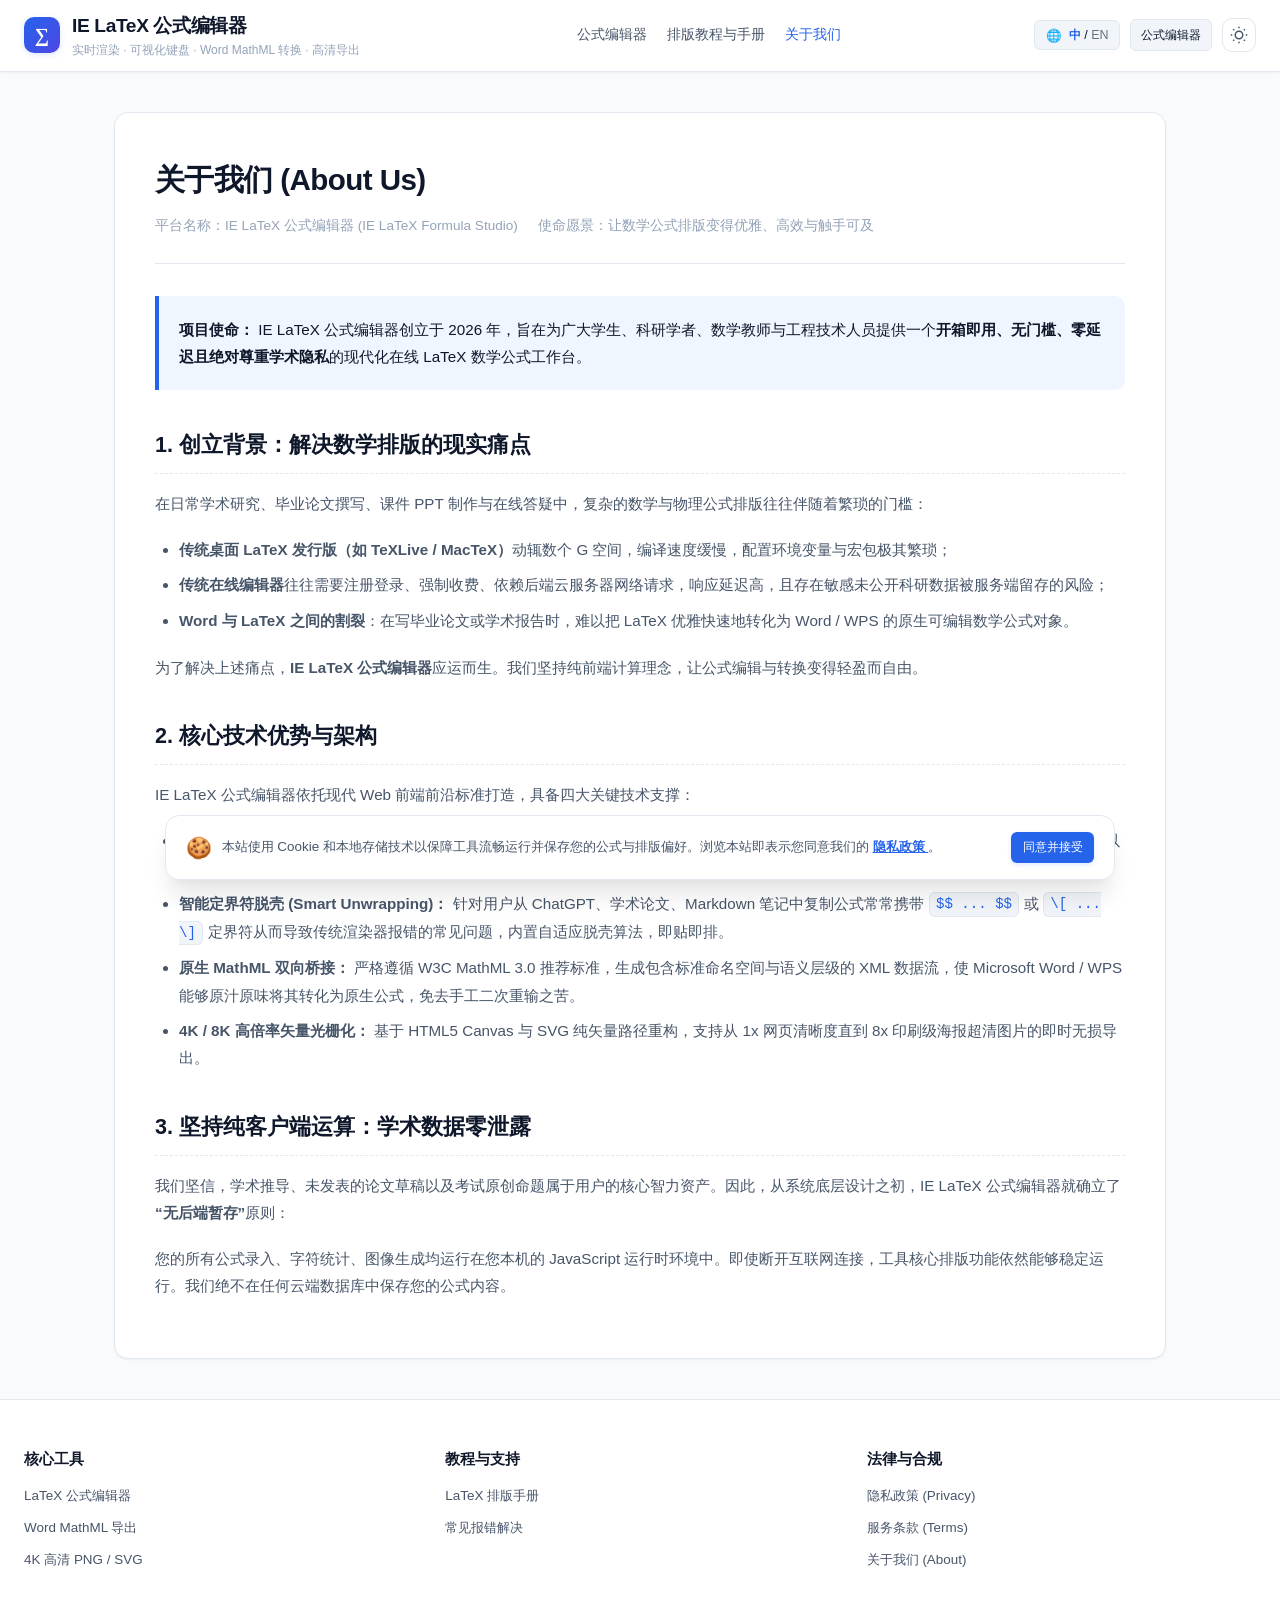
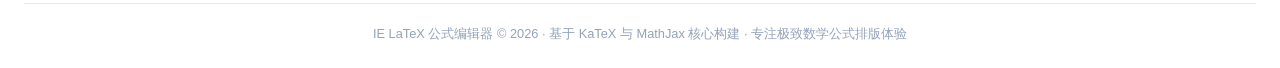
==== about.html @ 7133754f "feat: add full bilingual support, comprehensive typesetting & troubleshooting guide, and legal polic" ====
<!DOCTYPE html>
<html lang="zh-CN">
<head>
  <meta charset="UTF-8">
  <meta name="viewport" content="width=device-width, initial-scale=1.0">
  <title>关于我们 (About Us) | IE LaTeX 公式编辑器</title>
  <meta name="description" content="了解 IE LaTeX 公式编辑器的创立初衷、核心研发团队、前沿渲染架构与技术愿景。致力于为全球学者、工程师与学生打造极速、纯本地隐私保护的专业数学公式排版工作台。">
  <meta name="robots" content="index, follow">
  <link rel="canonical" href="https://cheemsssssssss.github.io/ebsite/about.html">

  <!-- Google AdSense -->
  <script async src="https://pagead2.googlesyndication.com/pagead/js/adsbygoogle.js?client=ca-pub-3071435062091159"
     crossorigin="anonymous"></script>

  <!-- Stylesheets -->
  <link rel="stylesheet" href="css/style.css">
  <link rel="stylesheet" href="css/content.css">
</head>
<body>

  <!-- Header -->
  <header class="site-header">
    <div class="header-container">
      <a href="index.html" class="brand-logo">
        <div class="brand-icon">∑</div>
        <div class="brand-text">
          <h1 data-i18n="app_title">IE LaTeX 公式编辑器</h1>
          <p data-i18n="app_subtitle">实时渲染 · Word MathML 转换 · 高清导出</p>
        </div>
      </a>

      <!-- Navigation Links -->
      <nav class="header-nav">
        <a href="index.html" class="nav-link" data-i18n="nav_editor">公式编辑器</a>
        <a href="guide.html" class="nav-link" data-i18n="nav_guide">排版教程与手册</a>
        <a href="about.html" class="nav-link active" data-i18n="nav_about">关于我们</a>
      </nav>

      <div class="header-actions">
        <!-- Language Switcher Button -->
        <button id="btn-lang-toggle" class="btn btn-secondary btn-sm" title="Switch Language / 切换语言">
          <span>🌐</span>
          <span id="lang-label">EN</span>
        </button>
        <a href="index.html" class="btn btn-secondary btn-sm" data-i18n="nav_editor">返回编辑器</a>
        <button id="btn-theme-toggle" class="btn-icon" title="切换深色/浅色模式">
          <svg id="theme-icon-sun" width="18" height="18" viewBox="0 0 24 24" fill="none" stroke="currentColor" stroke-width="2"><circle cx="12" cy="12" r="5"/><path d="M12 1v2M12 21v2M4.22 4.22l1.42 1.42M18.36 18.36l1.42 1.42M1 12h2M21 12h2M4.22 19.78l1.42-1.42M18.36 5.64l1.42-1.42"/></svg>
          <svg id="theme-icon-moon" style="display:none;" width="18" height="18" viewBox="0 0 24 24" fill="none" stroke="currentColor" stroke-width="2"><path d="M21 12.79A9 9 0 1 1 11.21 3 7 7 0 0 0 21 12.79z"/></svg>
        </button>
      </div>
    </div>
  </header>

  <!-- Main Content -->
  <main class="content-page-wrapper">
    <article class="content-article">

      <!-- ================= CHINESE VERSION ================= -->
      <div class="lang-zh">
        <div class="content-header">
          <h1>关于我们 (About Us)</h1>
          <div class="content-meta">
            <span>平台名称：IE LaTeX 公式编辑器 (IE LaTeX Formula Studio)</span>
            <span>使命愿景：让数学公式排版变得优雅、高效与触手可及</span>
          </div>
        </div>

        <div class="content-body">
          <div class="callout-box">
            <p><strong>项目使命：</strong> IE LaTeX 公式编辑器创立于 2026 年，旨在为广大学生、科研学者、数学教师与工程技术人员提供一个<strong>开箱即用、无门槛、零延迟且绝对尊重学术隐私</strong>的现代化在线 LaTeX 数学公式工作台。</p>
          </div>

          <h2>1. 创立背景：解决数学排版的现实痛点</h2>
          <p>在日常学术研究、毕业论文撰写、课件 PPT 制作与在线答疑中，复杂的数学与物理公式排版往往伴随着繁琐的门槛：</p>
          <ul>
            <li><strong>传统桌面 LaTeX 发行版（如 TeXLive / MacTeX）</strong>动辄数个 G 空间，编译速度缓慢，配置环境变量与宏包极其繁琐；</li>
            <li><strong>传统在线编辑器</strong>往往需要注册登录、强制收费、依赖后端云服务器网络请求，响应延迟高，且存在敏感未公开科研数据被服务端留存的风险；</li>
            <li><strong>Word 与 LaTeX 之间的割裂</strong>：在写毕业论文或学术报告时，难以把 LaTeX 优雅快速地转化为 Word / WPS 的原生可编辑数学公式对象。</li>
          </ul>
          <p>为了解决上述痛点，<strong>IE LaTeX 公式编辑器</strong>应运而生。我们坚持纯前端计算理念，让公式编辑与转换变得轻盈而自由。</p>

          <h2>2. 核心技术优势与架构</h2>
          <p>IE LaTeX 公式编辑器依托现代 Web 前端前沿标准打造，具备四大关键技术支撑：</p>
          <ul>
            <li><strong>KaTeX + MathJax 双核引擎架构：</strong> 采用 Khan Academy 的 KaTeX 超高速排版引擎作为默认渲染器，实现输入到输出的毫秒级同步显示；辅以 MathJax 矢量转换内核，提供对复杂张量、狄拉克符号（Dirac notation）及高级化学式的无死角支持。</li>
            <li><strong>智能定界符脱壳 (Smart Unwrapping)：</strong> 针对用户从 ChatGPT、学术论文、Markdown 笔记中复制公式常常携带 <code>$$ ... $$</code> 或 <code>\[ ... \]</code> 定界符从而导致传统渲染器报错的常见问题，内置自适应脱壳算法，即贴即排。</li>
            <li><strong>原生 MathML 双向桥接：</strong> 严格遵循 W3C MathML 3.0 推荐标准，生成包含标准命名空间与语义层级的 XML 数据流，使 Microsoft Word / WPS 能够原汁原味将其转化为原生公式，免去手工二次重输之苦。</li>
            <li><strong>4K / 8K 高倍率矢量光栅化：</strong> 基于 HTML5 Canvas 与 SVG 纯矢量路径重构，支持从 1x 网页清晰度直到 8x 印刷级海报超清图片的即时无损导出。</li>
          </ul>

          <h2>3. 坚持纯客户端运算：学术数据零泄露</h2>
          <p>我们坚信，学术推导、未发表的论文草稿以及考试原创命题属于用户的核心智力资产。因此，从系统底层设计之初，IE LaTeX 公式编辑器就确立了<strong>“无后端暂存”</strong>原则：</p>
          <p>您的所有公式录入、字符统计、图像生成均运行在您本机的 JavaScript 运行时环境中。即使断开互联网连接，工具核心排版功能依然能够稳定运行。我们绝不在任何云端数据库中保存您的公式内容。</p>
        </div>
      </div>

      <!-- ================= ENGLISH VERSION ================= -->
      <div class="lang-en">
        <div class="content-header">
          <h1>About Us</h1>
          <div class="content-meta">
            <span>Platform: IE LaTeX Formula Studio</span>
            <span>Mission: Making mathematical typesetting elegant, accessible, and ultra-fast</span>
          </div>
        </div>

        <div class="content-body">
          <div class="callout-box">
            <p><strong>Our Mission:</strong> Founded in 2026, the IE LaTeX Formula Editor is dedicated to providing students, researchers, mathematics educators, and software engineers with an <strong>instant, zero-latency, and 100% privacy-respecting</strong> modern web environment for LaTeX mathematical typesetting.</p>
          </div>

          <h2>1. Origin: Overcoming Mathematical Publishing Pain Points</h2>
          <p>Typesetting mathematical, physical, and chemical formulas during thesis writing, conference presentations, and lecture preparation has traditionally been cumbersome:</p>
          <ul>
            <li><strong>Bulky desktop TeX distributions (TeXLive, MacTeX)</strong> occupy gigabytes of storage, require complex environment setup, and suffer from slow compilation cycles;</li>
            <li><strong>Traditional cloud editors</strong> frequently require user registration, charge high subscriptions, rely on slow backend servers, and risk leaking sensitive unreleased research data;</li>
            <li><strong>Disconnection between Word and LaTeX</strong>: Authors writing dissertations in Microsoft Word or WPS often struggle to import LaTeX code into native, editable equation objects.</li>
          </ul>
          <p>To eliminate these roadblocks, <strong>IE LaTeX Formula Editor</strong> was created. We embrace client-side computing to keep mathematical formatting effortless, instantaneous, and freely accessible.</p>

          <h2>2. Core Technical Architecture</h2>
          <p>Engineered with modern Web standards, IE LaTeX Formula Editor is powered by four primary technical pillars:</p>
          <ul>
            <li><strong>Dual-Engine Synergy (KaTeX + MathJax):</strong> Leverages Khan Academy's KaTeX for sub-millisecond typing responsiveness, backed by MathJax for advanced tensor notation, Dirac bra-ket states, and chemical mhchem symbols.</li>
            <li><strong>Smart Delimiter Unwrapping:</strong> Automatically strips outer wrappers such as <code>$$ ... $$</code> or <code>\[ ... \]</code> copied from AI tools or Markdown editors, eliminating syntax errors before parsing begins.</li>
            <li><strong>Native Word MathML Bridge:</strong> Generates W3C-compliant MathML 3.0 XML that can be pasted directly into Microsoft Word and WPS via <code>Ctrl + V</code> as native, interactive equations.</li>
            <li><strong>4K / 8K High-DPI Vector Rasterization:</strong> Re-renders formulas onto scalable HTML5 Canvas and clean SVG vector paths, enabling lossless exports up to 8x resolution for journal publication and academic posters.</li>
          </ul>

          <h2>3. Strict Local Client-Side Computing: Zero Data Leakage</h2>
          <p>We firmly believe that preliminary equations, unreleased proofs, and exam questions are valuable intellectual property. Our platform is built on an absolute <strong>Zero-Cloud-Storage</strong> policy:</p>
          <p>Every formula keystroke, character count, and image generation runs entirely within your device's browser sandbox. Your formulas are never transmitted or stored on any external server. The editor remains fully functional even in offline environments.</p>
        </div>
      </div>

    </article>
  </main>

  <!-- Multi-column Compliant Footer -->
  <footer class="site-footer">
    <div class="footer-container">
      <div class="footer-links-grid">
        <div class="footer-col">
          <h4 data-i18n="footer_tools">核心工具</h4>
          <ul>
            <li><a href="index.html" data-i18n="footer_editor">LaTeX 公式编辑器</a></li>
            <li><a href="guide.html#word-mathml" data-i18n="footer_word">Word MathML 导出</a></li>
            <li><a href="guide.html#image-export" data-i18n="footer_png">4K 高清 PNG / SVG</a></li>
          </ul>
        </div>
        <div class="footer-col">
          <h4 data-i18n="footer_docs">教程与支持</h4>
          <ul>
            <li><a href="guide.html" data-i18n="footer_guide">LaTeX 排版手册</a></li>
            <li><a href="guide.html#faq" data-i18n="footer_faq">常见报错解决</a></li>
          </ul>
        </div>
        <div class="footer-col">
          <h4 data-i18n="footer_legal">法律与合规</h4>
          <ul>
            <li><a href="privacy.html" data-i18n="footer_privacy">隐私政策 (Privacy)</a></li>
            <li><a href="terms.html" data-i18n="footer_terms">服务条款 (Terms)</a></li>
            <li><a href="about.html" data-i18n="footer_about">关于我们 (About)</a></li>
          </ul>
        </div>
      </div>
      <div class="footer-bottom">
        <p data-i18n="footer_copyright">IE LaTeX 公式编辑器 &copy; 2026 · 基于 KaTeX 与 MathJax 核心构建 · 专注极致数学公式排版体验</p>
      </div>
    </div>
  </footer>

  <script src="js/i18n.js?v=2"></script>
  <script src="js/cookie-banner.js"></script>
  <script>
    const btnTheme = document.getElementById('btn-theme-toggle');
    const sun = document.getElementById('theme-icon-sun');
    const moon = document.getElementById('theme-icon-moon');
    const isDark = localStorage.getItem('latex_theme') === 'dark';
    if (isDark) {
      document.body.classList.add('dark-theme');
      if (sun) sun.style.display = 'none';
      if (moon) moon.style.display = 'block';
    }
    if (btnTheme) {
      btnTheme.addEventListener('click', () => {
        const dark = document.body.classList.toggle('dark-theme');
        localStorage.setItem('latex_theme', dark ? 'dark' : 'light');
        if (sun) sun.style.display = dark ? 'none' : 'block';
        if (moon) moon.style.display = dark ? 'block' : 'none';
      });
    }
  </script>
</body>
</html>
---- css/style.css ----
/* ==========================================================================
   IE LaTeX Formula Studio - Global & Design System CSS (Vertical Layout)
   ========================================================================== */

:root {
  /* Color Palette - Light Mode */
  --bg-primary: #f8fafc;
  --bg-secondary: #ffffff;
  --bg-tertiary: #f1f5f9;
  --bg-elevated: #ffffff;
  --border-color: #e2e8f0;
  --border-subtle: #edf2f7;
  
  --text-primary: #0f172a;
  --text-secondary: #475569;
  --text-muted: #94a3b8;
  
  --brand-primary: #2563eb;
  --brand-primary-hover: #1d4ed8;
  --brand-light: #eff6ff;
  --brand-glow: rgba(37, 99, 235, 0.15);

  --accent-teal: #0d9488;
  --accent-teal-light: #f0fdfa;
  --accent-purple: #7c3aed;
  --accent-purple-light: #f5f3ff;
  
  --success: #10b981;
  --success-light: #ecfdf5;
  --warning: #f59e0b;
  --warning-light: #fffbeb;
  --danger: #ef4444;
  --danger-light: #fef2f2;

  --shadow-sm: 0 1px 2px 0 rgba(0, 0, 0, 0.05);
  --shadow-md: 0 4px 6px -1px rgba(0, 0, 0, 0.07), 0 2px 4px -2px rgba(0, 0, 0, 0.05);
  --shadow-lg: 0 10px 15px -3px rgba(0, 0, 0, 0.08), 0 4px 6px -4px rgba(0, 0, 0, 0.04);
  --shadow-xl: 0 20px 25px -5px rgba(0, 0, 0, 0.1), 0 8px 10px -6px rgba(0, 0, 0, 0.04);

  --radius-sm: 6px;
  --radius-md: 10px;
  --radius-lg: 14px;
  --radius-full: 9999px;

  --font-sans: -apple-system, BlinkMacSystemFont, "Segoe UI", Roboto, "Helvetica Neue", Arial, "Noto Sans", sans-serif;
  --font-mono: ui-monospace, SFMono-Regular, Menlo, Monaco, Consolas, "Liberation Mono", "Courier New", monospace;
  --transition-normal: all 0.2s cubic-bezier(0.4, 0, 0.2, 1);
}

body.dark-theme {
  --bg-primary: #090d16;
  --bg-secondary: #111827;
  --bg-tertiary: #1e293b;
  --bg-elevated: #1e293b;
  --border-color: #334155;
  --border-subtle: #1e293b;

  --text-primary: #f8fafc;
  --text-secondary: #cbd5e1;
  --text-muted: #64748b;

  --brand-primary: #3b82f6;
  --brand-primary-hover: #60a5fa;
  --brand-light: #1e3a8a33;
  --brand-glow: rgba(59, 130, 246, 0.25);

  --accent-teal: #14b8a6;
  --accent-teal-light: #134e4a33;
  --accent-purple: #a855f7;
  --accent-purple-light: #581c8733;

  --shadow-sm: 0 1px 2px 0 rgba(0, 0, 0, 0.5);
  --shadow-md: 0 4px 6px -1px rgba(0, 0, 0, 0.4);
  --shadow-lg: 0 10px 15px -3px rgba(0, 0, 0, 0.5);
  --shadow-xl: 0 20px 25px -5px rgba(0, 0, 0, 0.6);
}

/* ==========================================================================
   Reset & Base Styles
   ========================================================================== */
*, *::before, *::after {
  box-sizing: border-box;
  margin: 0;
  padding: 0;
}

body {
  font-family: var(--font-sans);
  background-color: var(--bg-primary);
  color: var(--text-primary);
  min-height: 100vh;
  display: flex;
  flex-direction: column;
  line-height: 1.5;
  transition: background-color 0.25s ease, color 0.25s ease;
  overflow-x: hidden;
}

/* ==========================================================================
   Header Navigation
   ========================================================================== */
.site-header {
  background-color: var(--bg-secondary);
  border-bottom: 1px solid var(--border-color);
  position: sticky;
  top: 0;
  z-index: 100;
  box-shadow: var(--shadow-sm);
}

.header-container {
  max-width: 1560px;
  margin: 0 auto;
  padding: 0.75rem 1.5rem;
  display: flex;
  align-items: center;
  justify-content: space-between;
}

.brand-logo {
  display: flex;
  align-items: center;
  gap: 0.75rem;
  text-decoration: none;
  color: var(--text-primary);
}

.brand-icon {
  width: 36px;
  height: 36px;
  background: linear-gradient(135deg, var(--brand-primary), #4f46e5);
  color: #ffffff;
  border-radius: var(--radius-md);
  display: flex;
  align-items: center;
  justify-content: center;
  font-family: serif;
  font-weight: bold;
  font-size: 1.25rem;
  box-shadow: 0 2px 6px var(--brand-glow);
}

.brand-text h1 {
  font-size: 1.2rem;
  font-weight: 700;
  letter-spacing: -0.02em;
  display: flex;
  align-items: center;
  gap: 0.4rem;
}

.brand-text p {
  font-size: 0.75rem;
  color: var(--text-muted);
}

.header-nav {
  display: flex;
  align-items: center;
  gap: 1.25rem;
  margin-left: 1.5rem;
}

.nav-link {
  font-size: 0.85rem;
  font-weight: 500;
  color: var(--text-secondary);
  text-decoration: none;
  transition: var(--transition-normal);
}

.nav-link:hover, .nav-link.active {
  color: var(--brand-primary);
}

@media (max-width: 900px) {
  .header-nav {
    display: none;
  }
}

/* ==========================================================================
   Bilingual Language Display Rules (zh / en)
   ========================================================================== */
html[lang="en"] .lang-zh {
  display: none !important;
}

html[lang="zh-CN"] .lang-en,
html:not([lang="en"]) .lang-en {
  display: none !important;
}

.header-actions {
  display: flex;
  align-items: center;
  gap: 0.6rem;
}

/* Base Button Styles */
.btn {
  display: inline-flex;
  align-items: center;
  justify-content: center;
  gap: 0.45rem;
  font-size: 0.85rem;
  font-weight: 500;
  padding: 0.45rem 0.85rem;
  border-radius: var(--radius-md);
  border: 1px solid transparent;
  cursor: pointer;
  transition: var(--transition-normal);
  user-select: none;
  text-decoration: none;
  white-space: nowrap;
}

.btn-sm {
  font-size: 0.78rem;
  padding: 0.35rem 0.65rem;
  border-radius: var(--radius-sm);
}

.btn-primary {
  background-color: var(--brand-primary);
  color: #ffffff;
  box-shadow: 0 2px 4px var(--brand-glow);
}

.btn-primary:hover {
  background-color: var(--brand-primary-hover);
  transform: translateY(-1px);
}

.btn-secondary {
  background-color: var(--bg-tertiary);
  color: var(--text-primary);
  border-color: var(--border-color);
}

.btn-secondary:hover {
  background-color: var(--border-color);
}

.btn-ghost {
  background: transparent;
  color: var(--text-secondary);
}

.btn-ghost:hover {
  background-color: var(--bg-tertiary);
  color: var(--text-primary);
}

.btn-icon {
  width: 34px;
  height: 34px;
  padding: 0;
  border-radius: var(--radius-md);
  border: 1px solid var(--border-color);
  background: var(--bg-secondary);
  color: var(--text-secondary);
  display: inline-flex;
  align-items: center;
  justify-content: center;
  cursor: pointer;
  transition: var(--transition-normal);
}

.btn-icon:hover {
  background: var(--bg-tertiary);
  color: var(--text-primary);
  border-color: var(--text-muted);
}

/* ==========================================================================
   Main Application Layout (Vertical Top-to-Bottom Structure)
   ========================================================================== */
.main-wrapper {
  max-width: 1560px;
  margin: 0 auto;
  padding: 1.25rem 1.5rem;
  flex: 1;
  width: 100%;
  display: flex;
  flex-direction: column;
  gap: 1.5rem;
}

.workspace-vertical {
  display: flex;
  flex-direction: column;
  gap: 1.5rem;
  width: 100%;
}

/* Dark theme formula contrast */
body.dark-theme .formula-render-output,
body.dark-theme .formula-render-output .katex,
body.dark-theme .math-key-btn .katex,
body.dark-theme .preset-preview-math .katex,
body.dark-theme .history-math-preview .katex {
  color: #f8fafc !important;
}

/* Section Card Panels */
.card-panel {
  background-color: var(--bg-secondary);
  border: 1px solid var(--border-color);
  border-radius: var(--radius-lg);
  box-shadow: var(--shadow-sm);
  display: flex;
  flex-direction: column;
  overflow: hidden;
}

.card-header {
  padding: 0.85rem 1.25rem;
  border-bottom: 1px solid var(--border-color);
  display: flex;
  align-items: center;
  justify-content: space-between;
  background-color: var(--bg-secondary);
}

.card-title {
  display: flex;
  align-items: center;
  gap: 0.5rem;
  font-size: 0.95rem;
  font-weight: 600;
  color: var(--text-primary);
}

.card-title-icon {
  color: var(--brand-primary);
  font-size: 1.1rem;
}

.card-toolbar {
  display: flex;
  align-items: center;
  gap: 0.4rem;
}

/* ==========================================================================
   Top Section: 输入区域 (Input Area)
   ========================================================================== */
.input-section {
  display: flex;
  flex-direction: column;
  gap: 1rem;
}

.editor-container {
  display: flex;
  flex-direction: column;
  position: relative;
  border-radius: var(--radius-md);
  border: 1px solid var(--border-color);
  background-color: var(--bg-secondary);
  overflow: hidden;
  transition: border-color 0.2s ease, box-shadow 0.2s ease;
}

.editor-container:focus-within {
  border-color: var(--brand-primary);
  box-shadow: 0 0 0 3px var(--brand-glow);
}

.latex-textarea {
  width: 100%;
  min-height: 120px;
  max-height: 800px;
  padding: 1rem;
  font-family: var(--font-mono);
  font-size: 1.05rem;
  line-height: 1.6;
  border: none;
  outline: none;
  background: transparent;
  color: var(--text-primary);
  resize: vertical;
  display: block;
}

.latex-textarea::placeholder {
  color: var(--text-muted);
  font-family: var(--font-sans);
  font-size: 0.9rem;
}

/* Interactive Height Resizer Bar */
.editor-resizer {
  height: 10px;
  background-color: var(--bg-tertiary);
  border-top: 1px solid var(--border-color);
  border-bottom: 1px solid var(--border-color);
  cursor: row-resize;
  display: flex;
  align-items: center;
  justify-content: center;
  user-select: none;
  transition: background-color 0.15s ease;
  position: relative;
  z-index: 10;
}

.editor-resizer:hover,
.editor-resizer.dragging {
  background-color: var(--brand-light);
}

.editor-resizer .resizer-line {
  width: 38px;
  height: 3px;
  background-color: var(--text-muted);
  border-radius: var(--radius-full);
  transition: background-color 0.15s ease, width 0.15s ease;
}

.editor-resizer:hover .resizer-line,
.editor-resizer.dragging .resizer-line {
  background-color: var(--brand-primary);
  width: 52px;
}

.editor-footer {
  padding: 0.5rem 0.85rem;
  background-color: var(--bg-tertiary);
  border-top: 1px solid var(--border-color);
  display: flex;
  align-items: center;
  justify-content: space-between;
  font-size: 0.75rem;
  color: var(--text-muted);
}

.editor-stats {
  display: flex;
  gap: 1rem;
}

.editor-quick-actions {
  display: flex;
  align-items: center;
  gap: 0.35rem;
}

/* ==========================================================================
   Bottom Section: 输出区域 (Output Area)
   ========================================================================== */
.output-section {
  display: flex;
  flex-direction: column;
  gap: 1.25rem;
}

.preview-box-wrapper {
  display: flex;
  flex-direction: column;
  min-height: 280px;
  position: relative;
  background-color: var(--bg-secondary);
}

.preview-controls-bar {
  display: flex;
  align-items: center;
  justify-content: space-between;
  padding: 0.6rem 1.25rem;
  background-color: var(--bg-tertiary);
  border-bottom: 1px solid var(--border-color);
  font-size: 0.8rem;
  flex-wrap: wrap;
  gap: 0.6rem;
}

.preview-control-group {
  display: flex;
  align-items: center;
  gap: 0.85rem;
  flex-wrap: wrap;
}

.preview-control-item {
  display: flex;
  align-items: center;
  gap: 0.35rem;
  color: var(--text-secondary);
  font-size: 0.8rem;
}

.preview-control-item input[type="range"] {
  width: 90px;
  accent-color: var(--brand-primary);
  cursor: pointer;
}

.preview-control-item select {
  padding: 0.25rem 0.55rem;
  border-radius: var(--radius-sm);
  border: 1px solid var(--border-color);
  background: var(--bg-secondary);
  color: var(--text-primary);
  font-size: 0.78rem;
  outline: none;
}

/* Formula Render Stage */
.formula-stage {
  min-height: 240px;
  display: flex;
  align-items: center;
  justify-content: center;
  padding: 3rem 2rem;
  overflow: auto;
  position: relative;
  transition: var(--transition-normal);
  background-image: radial-gradient(var(--border-color) 1px, transparent 1px);
  background-size: 20px 20px;
}

.formula-render-output {
  max-width: 100%;
  display: inline-block;
  user-select: all;
  transition: transform 0.15s ease;
}

.formula-render-output .placeholder-text {
  color: var(--text-muted);
  font-size: 0.95rem;
  user-select: none;
}

.formula-render-output .katex-display {
  margin: 0;
}

/* Error Banner */
.render-error-banner {
  display: none;
  position: absolute;
  bottom: 0;
  left: 0;
  right: 0;
  background-color: var(--danger-light);
  border-top: 1px solid rgba(239, 68, 68, 0.3);
  padding: 0.5rem 1.25rem;
  font-size: 0.8rem;
  color: var(--danger);
  align-items: center;
  gap: 0.5rem;
  animation: slideUp 0.2s ease-out;
}

.error-badge {
  background: var(--danger);
  color: #fff;
  padding: 0.1rem 0.4rem;
  border-radius: 4px;
  font-size: 0.7rem;
  font-weight: 600;
}

@keyframes slideUp {
  from { transform: translateY(100%); opacity: 0; }
  to { transform: translateY(0); opacity: 1; }
}

/* Toolbar Footer Container inside Preview Card */
.preview-footer-toolbar {
  padding: 0.75rem 1.25rem;
  background-color: var(--bg-secondary);
  border-top: 1px solid var(--border-color);
  display: flex;
  align-items: center;
  justify-content: flex-start;
}

/* ==========================================================================
   Bottom Tabs Section: Presets & History & Raw Code
   ========================================================================== */
.secondary-section {
  margin-top: 0.5rem;
}

.tabs-nav {
  display: flex;
  align-items: center;
  gap: 0.5rem;
  border-bottom: 1px solid var(--border-color);
  padding-bottom: 0.5rem;
  margin-bottom: 1rem;
}

.tab-btn {
  padding: 0.5rem 1rem;
  font-size: 0.85rem;
  font-weight: 600;
  color: var(--text-secondary);
  background: transparent;
  border: none;
  border-radius: var(--radius-md);
  cursor: pointer;
  transition: var(--transition-normal);
  display: flex;
  align-items: center;
  gap: 0.45rem;
}

.tab-btn:hover {
  background-color: var(--bg-tertiary);
  color: var(--text-primary);
}

.tab-btn.active {
  background-color: var(--brand-primary);
  color: #ffffff;
}

.tab-content-panel {
  display: none;
}

.tab-content-panel.active {
  display: block;
}

/* Presets Grid */
.presets-category-group {
  margin-bottom: 1.5rem;
}

.presets-category-title {
  font-size: 0.9rem;
  font-weight: 600;
  color: var(--text-primary);
  margin-bottom: 0.75rem;
  display: flex;
  align-items: center;
  gap: 0.4rem;
}

.presets-grid {
  display: grid;
  grid-template-columns: repeat(auto-fill, minmax(280px, 1fr));
  gap: 0.85rem;
}

.preset-card {
  background-color: var(--bg-secondary);
  border: 1px solid var(--border-color);
  border-radius: var(--radius-md);
  padding: 0.85rem 1rem;
  cursor: pointer;
  transition: var(--transition-normal);
  display: flex;
  flex-direction: column;
  gap: 0.45rem;
}

.preset-card:hover {
  border-color: var(--brand-primary);
  transform: translateY(-2px);
  box-shadow: var(--shadow-md);
}

.preset-card-header {
  display: flex;
  align-items: center;
  justify-content: space-between;
}

.preset-name {
  font-size: 0.85rem;
  font-weight: 600;
  color: var(--text-primary);
}

.preset-desc {
  font-size: 0.72rem;
  color: var(--text-muted);
}

.preset-preview-math {
  padding: 0.5rem 0.25rem;
  text-align: center;
  overflow: hidden;
  text-overflow: ellipsis;
  white-space: nowrap;
  font-size: 0.95rem;
  color: var(--brand-primary);
}

/* History List */
.history-list-wrapper {
  display: flex;
  flex-direction: column;
  gap: 0.6rem;
}

.history-item {
  background-color: var(--bg-secondary);
  border: 1px solid var(--border-color);
  border-radius: var(--radius-md);
  padding: 0.75rem 1rem;
  display: flex;
  align-items: center;
  justify-content: space-between;
  gap: 1rem;
  transition: var(--transition-normal);
}

.history-item:hover {
  border-color: var(--brand-primary);
}

.history-math-preview {
  flex: 1;
  overflow: auto;
  cursor: pointer;
}

.history-meta {
  display: flex;
  align-items: center;
  gap: 0.75rem;
  font-size: 0.75rem;
  color: var(--text-muted);
}

.history-empty {
  text-align: center;
  padding: 2.5rem 1rem;
  color: var(--text-muted);
  font-size: 0.85rem;
}

/* Code Output Viewers (MathML, SVG) */
.code-viewer-container {
  display: flex;
  flex-direction: column;
  gap: 0.75rem;
}

.code-viewer-header {
  display: flex;
  align-items: center;
  justify-content: space-between;
}

.code-snippet-box {
  background-color: var(--bg-secondary);
  border: 1px solid var(--border-color);
  border-radius: var(--radius-md);
  padding: 1rem;
  font-family: var(--font-mono);
  font-size: 0.85rem;
  color: var(--text-primary);
  max-height: 200px;
  overflow: auto;
  white-space: pre-wrap;
  word-break: break-all;
}

/* ==========================================================================
   Toast Notification System
   ========================================================================== */
.toast-container {
  position: fixed;
  bottom: 1.5rem;
  right: 1.5rem;
  z-index: 1000;
  display: flex;
  flex-direction: column;
  gap: 0.5rem;
  pointer-events: none;
}

.toast-message {
  background: var(--bg-elevated);
  color: var(--text-primary);
  border: 1px solid var(--border-color);
  padding: 0.75rem 1.25rem;
  border-radius: var(--radius-md);
  box-shadow: var(--shadow-lg);
  display: flex;
  align-items: center;
  gap: 0.6rem;
  font-size: 0.85rem;
  font-weight: 500;
  pointer-events: auto;
  animation: toastIn 0.25s cubic-bezier(0.16, 1, 0.3, 1);
  transition: opacity 0.2s ease, transform 0.2s ease;
}

.toast-icon {
  font-size: 1.1rem;
}

.toast-success .toast-icon { color: var(--success); }
.toast-error .toast-icon { color: var(--danger); }
.toast-info .toast-icon { color: var(--brand-primary); }

@keyframes toastIn {
  from { transform: translateY(12px) scale(0.95); opacity: 0; }
  to { transform: translateY(0) scale(1); opacity: 1; }
}

/* ==========================================================================
   Modal Dialogs
   ========================================================================== */
.modal-overlay {
  display: none;
  position: fixed;
  inset: 0;
  background: rgba(0, 0, 0, 0.45);
  backdrop-filter: blur(4px);
  z-index: 500;
  align-items: center;
  justify-content: center;
  padding: 1rem;
}

.modal-overlay.active {
  display: flex;
}

.modal-card {
  background: var(--bg-secondary);
  border: 1px solid var(--border-color);
  border-radius: var(--radius-lg);
  width: 100%;
  max-width: 520px;
  box-shadow: var(--shadow-xl);
  overflow: hidden;
  animation: modalIn 0.2s ease-out;
}

@keyframes modalIn {
  from { transform: scale(0.95); opacity: 0; }
  to { transform: scale(1); opacity: 1; }
}

.modal-header {
  padding: 1rem 1.25rem;
  border-bottom: 1px solid var(--border-color);
  display: flex;
  align-items: center;
  justify-content: space-between;
}

.modal-title {
  font-size: 1rem;
  font-weight: 600;
}

.modal-body {
  padding: 1.25rem;
  display: flex;
  flex-direction: column;
  gap: 1rem;
}

.form-group {
  display: flex;
  flex-direction: column;
  gap: 0.4rem;
}

.form-group label {
  font-size: 0.82rem;
  font-weight: 600;
  color: var(--text-secondary);
}

.form-control {
  padding: 0.5rem 0.75rem;
  border-radius: var(--radius-md);
  border: 1px solid var(--border-color);
  background: var(--bg-tertiary);
  color: var(--text-primary);
  font-size: 0.85rem;
  outline: none;
  transition: var(--transition-normal);
}

.form-control:focus {
  border-color: var(--brand-primary);
  background: var(--bg-secondary);
}

.modal-footer {
  padding: 0.85rem 1.25rem;
  border-top: 1px solid var(--border-color);
  display: flex;
  justify-content: flex-end;
  gap: 0.6rem;
  background-color: var(--bg-tertiary);
}

/* ==========================================================================
   Semantic SEO Guide & FAQ Section
   ========================================================================== */
.seo-section {
  background-color: var(--bg-secondary);
  border: 1px solid var(--border-color);
  border-radius: var(--radius-lg);
  padding: 1.5rem;
  box-shadow: var(--shadow-sm);
  display: flex;
  flex-direction: column;
  gap: 1.25rem;
}

.seo-section-title {
  font-size: 1.05rem;
  font-weight: 700;
  display: flex;
  align-items: center;
  gap: 0.5rem;
  color: var(--text-primary);
}

.seo-grid {
  display: grid;
  grid-template-columns: repeat(auto-fit, minmax(300px, 1fr));
  gap: 1rem;
}

.seo-card {
  background-color: var(--bg-tertiary);
  border: 1px solid var(--border-color);
  border-radius: var(--radius-md);
  padding: 1rem 1.25rem;
  display: flex;
  flex-direction: column;
  gap: 0.5rem;
}

.seo-card h3 {
  font-size: 0.92rem;
  font-weight: 600;
  color: var(--text-primary);
  display: flex;
  align-items: center;
  gap: 0.4rem;
}

.seo-card p, .seo-card li {
  font-size: 0.8rem;
  color: var(--text-secondary);
  line-height: 1.6;
}

.seo-card ul {
  padding-left: 1.2rem;
}

/* ==========================================================================
   Multi-column Legal & AdSense Compliant Footer
   ========================================================================== */
.site-footer {
  margin-top: auto;
  border-top: 1px solid var(--border-color);
  background-color: var(--bg-secondary);
  padding: 3rem 1.5rem 1.5rem;
  color: var(--text-secondary);
}

.footer-container {
  max-width: 1560px;
  margin: 0 auto;
  display: flex;
  flex-direction: column;
  gap: 2rem;
}

.footer-links-grid {
  display: grid;
  grid-template-columns: repeat(auto-fit, minmax(220px, 1fr));
  gap: 2rem;
}

.footer-col h4 {
  font-size: 0.92rem;
  font-weight: 700;
  color: var(--text-primary);
  margin-bottom: 0.85rem;
}

.footer-col ul {
  list-style: none;
  padding: 0;
  margin: 0;
  display: flex;
  flex-direction: column;
  gap: 0.5rem;
}

.footer-col a {
  font-size: 0.84rem;
  color: var(--text-secondary);
  text-decoration: none;
  transition: var(--transition-normal);
}

.footer-col a:hover {
  color: var(--brand-primary);
  text-decoration: underline;
}

.footer-bottom {
  border-top: 1px solid var(--border-color);
  padding-top: 1.25rem;
  text-align: center;
  font-size: 0.8rem;
  color: var(--text-muted);
}

/* ==========================================================================
   Cookie Consent Banner
   ========================================================================== */
.cookie-consent-banner {
  position: fixed;
  bottom: 1.25rem;
  left: 50%;
  transform: translateX(-50%);
  max-width: 950px;
  width: calc(100% - 2.5rem);
  background-color: var(--bg-secondary);
  border: 1px solid var(--border-color);
  border-radius: var(--radius-lg);
  box-shadow: var(--shadow-xl);
  padding: 1rem 1.25rem;
  z-index: 9999;
  animation: cookieSlideUp 0.3s cubic-bezier(0.16, 1, 0.3, 1);
  transition: opacity 0.25s ease, transform 0.25s ease;
}

@keyframes cookieSlideUp {
  from { opacity: 0; transform: translate(-50%, 20px); }
  to { opacity: 1; transform: translate(-50%, 0); }
}

.cookie-consent-content {
  display: flex;
  align-items: center;
  justify-content: space-between;
  gap: 1.25rem;
}

.cookie-consent-text {
  font-size: 0.84rem;
  color: var(--text-secondary);
  line-height: 1.5;
  display: flex;
  align-items: center;
  gap: 0.6rem;
}

.cookie-consent-icon {
  font-size: 1.3rem;
  flex-shrink: 0;
}

.cookie-consent-actions {
  display: flex;
  align-items: center;
  gap: 0.6rem;
  flex-shrink: 0;
}

@media (max-width: 680px) {
  .cookie-consent-content {
    flex-direction: column;
    align-items: flex-start;
  }
  .cookie-consent-actions {
    align-self: flex-end;
  }
}
---- css/content.css ----
/* ==========================================================================
   Content & Policy Pages Stylesheet (Guide, Privacy, Terms, About, Contact)
   ========================================================================== */

.content-page-wrapper {
  max-width: 1100px;
  margin: 0 auto;
  padding: 2.5rem 1.5rem;
  width: 100%;
  display: flex;
  flex-direction: column;
  gap: 2rem;
}

.content-article {
  background-color: var(--bg-secondary);
  border: 1px solid var(--border-color);
  border-radius: var(--radius-lg);
  padding: 2.5rem;
  box-shadow: var(--shadow-sm);
  color: var(--text-primary);
  line-height: 1.8;
}

@media (max-width: 768px) {
  .content-article {
    padding: 1.5rem;
  }
}

.content-header {
  border-bottom: 1px solid var(--border-color);
  padding-bottom: 1.5rem;
  margin-bottom: 2rem;
}

.content-header h1 {
  font-size: 1.85rem;
  font-weight: 800;
  color: var(--text-primary);
  letter-spacing: -0.02em;
  margin-bottom: 0.5rem;
  display: flex;
  align-items: center;
  gap: 0.6rem;
}

.content-meta {
  font-size: 0.85rem;
  color: var(--text-muted);
  display: flex;
  align-items: center;
  gap: 1.25rem;
  flex-wrap: wrap;
}

.content-body h2 {
  font-size: 1.35rem;
  font-weight: 700;
  color: var(--text-primary);
  margin-top: 2.25rem;
  margin-bottom: 1rem;
  display: flex;
  align-items: center;
  gap: 0.5rem;
  border-bottom: 1px dashed var(--border-color);
  padding-bottom: 0.5rem;
}

.content-body h3 {
  font-size: 1.1rem;
  font-weight: 600;
  color: var(--text-primary);
  margin-top: 1.5rem;
  margin-bottom: 0.75rem;
}

.content-body p {
  margin-bottom: 1.15rem;
  color: var(--text-secondary);
  font-size: 0.95rem;
}

.content-body ul, .content-body ol {
  margin-bottom: 1.25rem;
  padding-left: 1.5rem;
  color: var(--text-secondary);
  font-size: 0.95rem;
}

.content-body li {
  margin-bottom: 0.5rem;
}

.content-body a {
  color: var(--brand-primary);
  text-decoration: underline;
  text-underline-offset: 3px;
}

.content-body a:hover {
  color: var(--brand-primary-hover);
}

.content-body code {
  background-color: var(--bg-tertiary);
  color: var(--brand-primary);
  padding: 0.2rem 0.4rem;
  border-radius: var(--radius-sm);
  font-family: var(--font-mono);
  font-size: 0.88rem;
  border: 1px solid var(--border-color);
}

.content-body pre {
  background-color: var(--bg-tertiary);
  border: 1px solid var(--border-color);
  border-radius: var(--radius-md);
  padding: 1.25rem;
  overflow-x: auto;
  margin-bottom: 1.5rem;
  font-family: var(--font-mono);
  font-size: 0.9rem;
  line-height: 1.6;
}

.content-body pre code {
  background: transparent;
  padding: 0;
  border: none;
  color: inherit;
}

/* Callout Note Boxes */
.callout-box {
  background-color: var(--brand-light);
  border-left: 4px solid var(--brand-primary);
  padding: 1.25rem;
  border-radius: 0 var(--radius-md) var(--radius-md) 0;
  margin: 1.5rem 0;
}

.callout-box p {
  color: var(--text-primary);
  margin-bottom: 0;
}

.callout-warning {
  background-color: var(--warning-light);
  border-left-color: var(--warning);
}

.callout-success {
  background-color: var(--success-light);
  border-left-color: var(--success);
}

/* Tutorial Tables */
.tutorial-table {
  width: 100%;
  border-collapse: collapse;
  margin: 1.5rem 0;
  font-size: 0.9rem;
}

.tutorial-table th, .tutorial-table td {
  border: 1px solid var(--border-color);
  padding: 0.75rem 1rem;
  text-align: left;
}

.tutorial-table th {
  background-color: var(--bg-tertiary);
  color: var(--text-primary);
  font-weight: 600;
}

.tutorial-table td {
  color: var(--text-secondary);
}

.tutorial-table tr:hover {
  background-color: var(--bg-tertiary);
}

/* Contact Form */
.contact-form-grid {
  display: grid;
  grid-template-columns: 1fr 1fr;
  gap: 1.25rem;
}

@media (max-width: 640px) {
  .contact-form-grid {
    grid-template-columns: 1fr;
  }
}

.contact-card-info {
  background-color: var(--bg-tertiary);
  border: 1px solid var(--border-color);
  border-radius: var(--radius-md);
  padding: 1.5rem;
  display: flex;
  flex-direction: column;
  gap: 1rem;
}

.contact-item {
  display: flex;
  align-items: flex-start;
  gap: 0.75rem;
}

.contact-icon {
  font-size: 1.25rem;
  color: var(--brand-primary);
}

.contact-details h4 {
  font-size: 0.9rem;
  font-weight: 600;
  color: var(--text-primary);
  margin-bottom: 0.2rem;
}

.contact-details p {
  font-size: 0.85rem;
  color: var(--text-secondary);
  margin-bottom: 0;
}

/* Troubleshooting FAQ Cards */
.faq-grid {
  display: flex;
  flex-direction: column;
  gap: 1.25rem;
  margin-top: 1.25rem;
  margin-bottom: 2rem;
}

.faq-item {
  background-color: var(--bg-tertiary);
  border: 1px solid var(--border-color);
  border-left: 4px solid var(--brand-primary);
  border-radius: var(--radius-md);
  padding: 1.25rem 1.5rem;
  transition: transform 0.2s ease, box-shadow 0.2s ease;
}

.faq-item:hover {
  transform: translateY(-2px);
  box-shadow: var(--shadow-md);
}

.faq-item h3 {
  margin-top: 0;
  margin-bottom: 0.75rem;
  color: var(--text-primary);
  font-size: 1.05rem;
  display: flex;
  align-items: center;
  gap: 0.5rem;
  flex-wrap: wrap;
}

.faq-item p {
  margin-bottom: 0.6rem;
  font-size: 0.9rem;
  line-height: 1.65;
}

.faq-item ul, .faq-item ol {
  margin-bottom: 0.6rem;
  padding-left: 1.35rem;
  font-size: 0.9rem;
}

.faq-badge-err {
  display: inline-block;
  padding: 0.15rem 0.45rem;
  border-radius: 4px;
  background-color: var(--danger-light);
  color: var(--danger);
  font-size: 0.75rem;
  font-weight: 700;
  margin-right: 0.4rem;
}

.faq-badge-ok {
  display: inline-block;
  padding: 0.15rem 0.45rem;
  border-radius: 4px;
  background-color: var(--success-light);
  color: var(--success);
  font-size: 0.75rem;
  font-weight: 700;
  margin-right: 0.4rem;
}
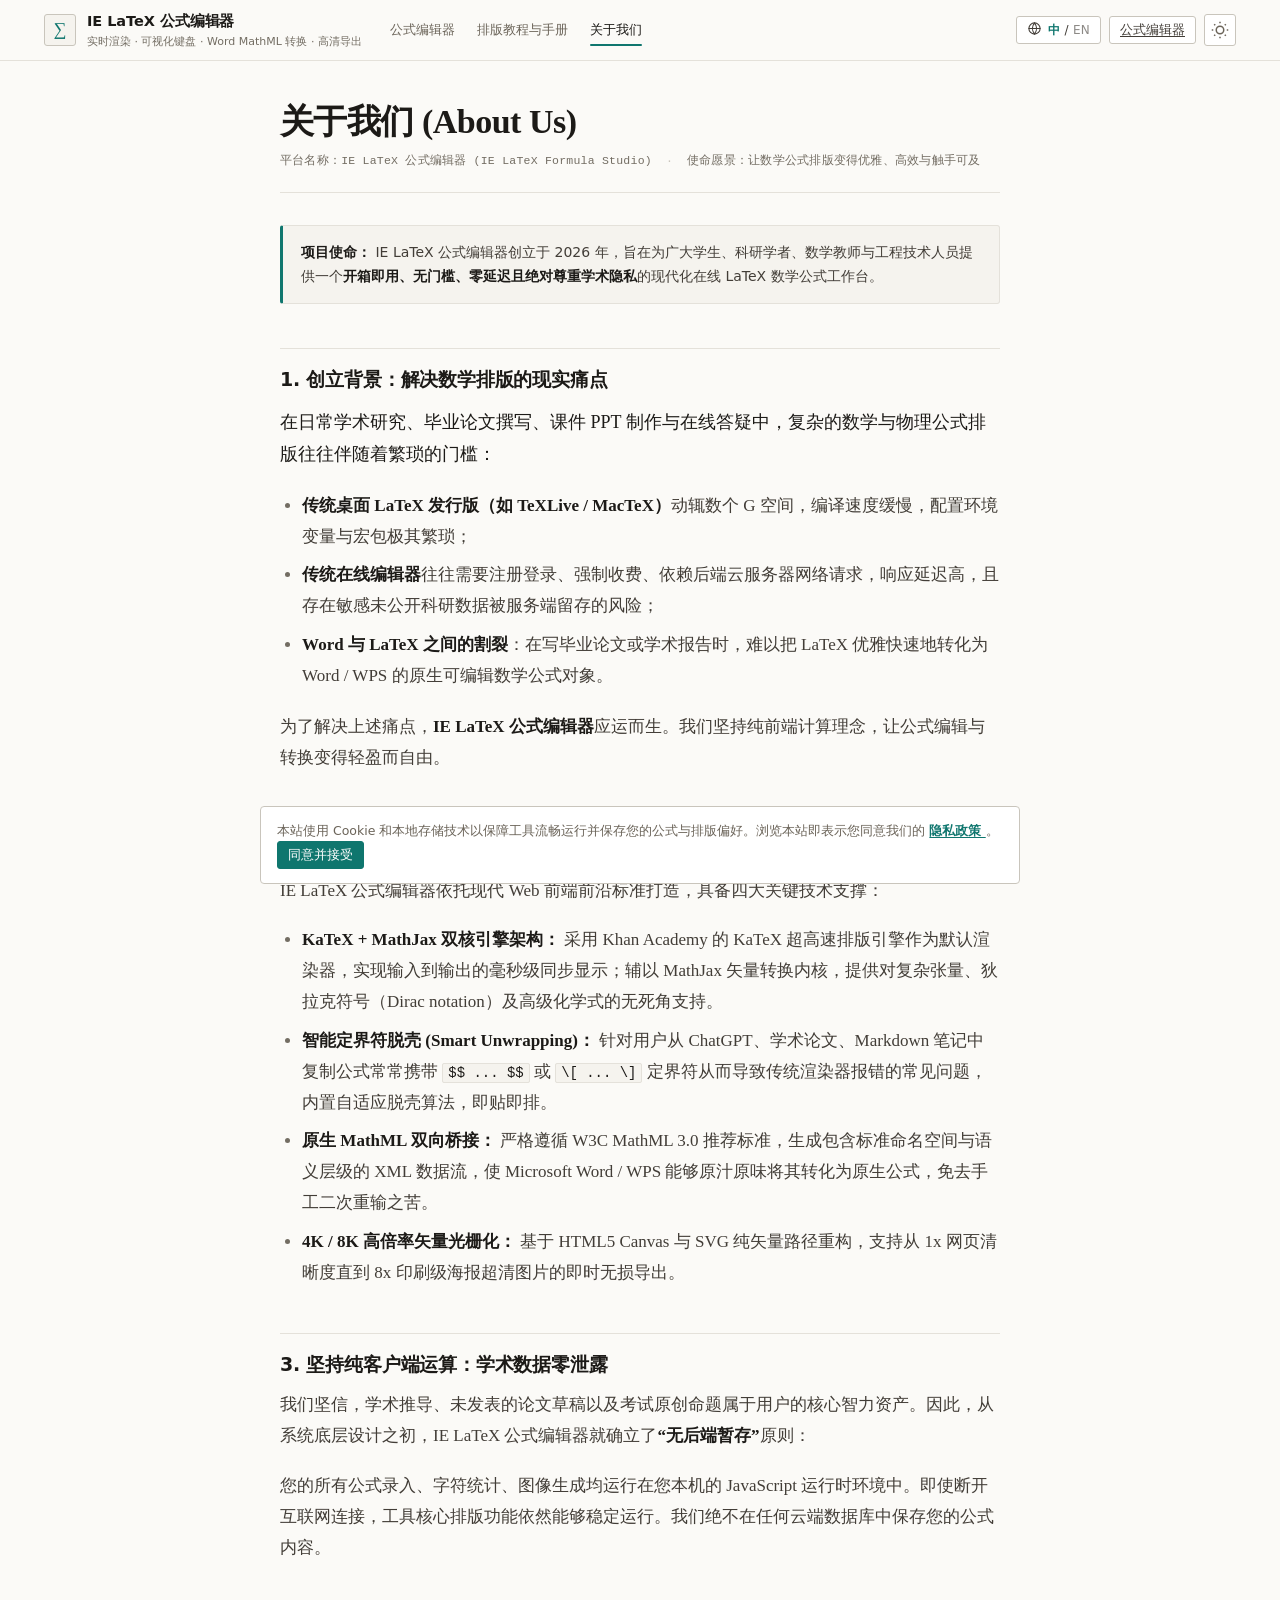
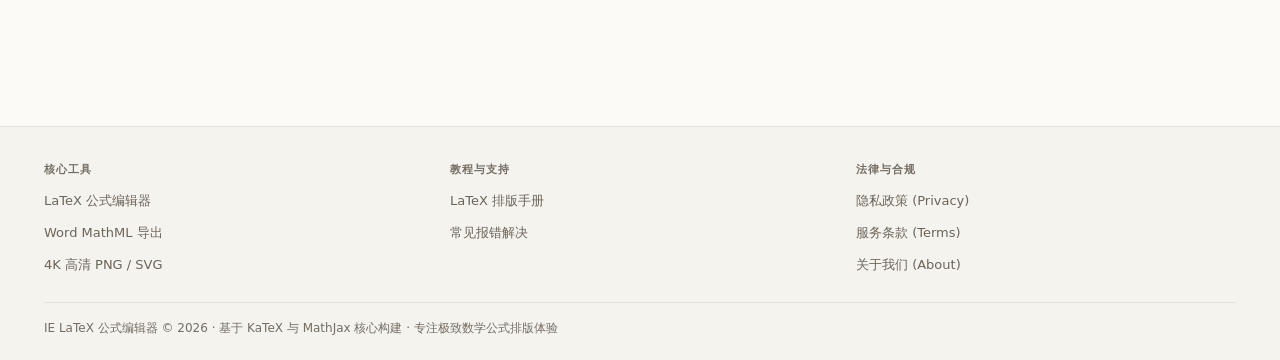
==== commit 06818fa9: "refactor(ui): rebuild the interface on a typographic design system Replace the gradient-and-card loo" ====
--- a/about.html
+++ b/about.html
@@ -24,7 +24,7 @@
       <a href="index.html" class="brand-logo">
         <div class="brand-icon">∑</div>
         <div class="brand-text">
-          <h1 data-i18n="app_title">IE LaTeX 公式编辑器</h1>
+          <span class="brand-title" data-i18n="app_title">IE LaTeX 公式编辑器</span>
           <p data-i18n="app_subtitle">实时渲染 · Word MathML 转换 · 高清导出</p>
         </div>
       </a>
@@ -39,7 +39,7 @@
       <div class="header-actions">
         <!-- Language Switcher Button -->
         <button id="btn-lang-toggle" class="btn btn-secondary btn-sm" title="Switch Language / 切换语言">
-          <span>🌐</span>
+          <span class="icon-inline"><svg viewBox="0 0 24 24" width="15" height="15" fill="none" stroke="currentColor" stroke-width="1.7" stroke-linecap="round" stroke-linejoin="round" aria-hidden="true"><circle cx="12" cy="12" r="9"/><path d="M3 12h18"/><path d="M12 3a15 15 0 0 1 0 18a15 15 0 0 1 0-18z"/></svg></span>
           <span id="lang-label">EN</span>
         </button>
         <a href="index.html" class="btn btn-secondary btn-sm" data-i18n="nav_editor">返回编辑器</a>
--- a/css/style.css
+++ b/css/style.css
@@ -1,827 +1,1263 @@
 /* ==========================================================================
-   IE LaTeX Formula Studio - Global & Design System CSS (Vertical Layout)
+   IE LaTeX Studio — Design System
+   "Typeset": paper canvas, hairline rules, one accent, serif for reading,
+   sans for controls, mono for source. No cards, no shadows, no gradients.
    ========================================================================== */
 
+/* --------------------------------------------------------------------------
+   1. Tokens
+   -------------------------------------------------------------------------- */
 :root {
-  /* Color Palette - Light Mode */
-  --bg-primary: #f8fafc;
-  --bg-secondary: #ffffff;
-  --bg-tertiary: #f1f5f9;
-  --bg-elevated: #ffffff;
-  --border-color: #e2e8f0;
-  --border-subtle: #edf2f7;
-  
-  --text-primary: #0f172a;
-  --text-secondary: #475569;
-  --text-muted: #94a3b8;
-  
-  --brand-primary: #2563eb;
-  --brand-primary-hover: #1d4ed8;
-  --brand-light: #eff6ff;
-  --brand-glow: rgba(37, 99, 235, 0.15);
-
-  --accent-teal: #0d9488;
-  --accent-teal-light: #f0fdfa;
-  --accent-purple: #7c3aed;
-  --accent-purple-light: #f5f3ff;
-  
-  --success: #10b981;
-  --success-light: #ecfdf5;
-  --warning: #f59e0b;
-  --warning-light: #fffbeb;
-  --danger: #ef4444;
-  --danger-light: #fef2f2;
-
-  --shadow-sm: 0 1px 2px 0 rgba(0, 0, 0, 0.05);
-  --shadow-md: 0 4px 6px -1px rgba(0, 0, 0, 0.07), 0 2px 4px -2px rgba(0, 0, 0, 0.05);
-  --shadow-lg: 0 10px 15px -3px rgba(0, 0, 0, 0.08), 0 4px 6px -4px rgba(0, 0, 0, 0.04);
-  --shadow-xl: 0 20px 25px -5px rgba(0, 0, 0, 0.1), 0 8px 10px -6px rgba(0, 0, 0, 0.04);
-
-  --radius-sm: 6px;
-  --radius-md: 10px;
-  --radius-lg: 14px;
-  --radius-full: 9999px;
-
-  --font-sans: -apple-system, BlinkMacSystemFont, "Segoe UI", Roboto, "Helvetica Neue", Arial, "Noto Sans", sans-serif;
-  --font-mono: ui-monospace, SFMono-Regular, Menlo, Monaco, Consolas, "Liberation Mono", "Courier New", monospace;
-  --transition-normal: all 0.2s cubic-bezier(0.4, 0, 0.2, 1);
+  /* Paper & ink */
+  --canvas: #fbfaf7;
+  --pane: #ffffff;
+  --surface: #f5f3ee;
+  --surface-2: #eeece6;
+  --stage: #ffffff;
+
+  --ink: #1c1a17;
+  --ink-2: #423d37;
+  --muted: #6b6459;
+  --faint: #736d63;
+
+  --rule: #e4e1da;
+  --rule-strong: #c9c5bc;
+
+  /* Single accent */
+  --accent: #0f766e;
+  --accent-hover: #0b5f58;
+  --accent-tint: #eaf2f0;
+
+  /* Semantic (badges & messages only) */
+  --link: #1565c0;
+  --danger: #b3261e;
+  --danger-tint: #fbeceb;
+  --success: #0f7b3f;
+  --success-tint: #e9f5ee;
+  --warning: #8f5514;
+  --warning-tint: #fbf1e4;
+
+  /* Type */
+  --font-sans: "Inter", "PingFang SC", "HarmonyOS Sans SC", "Hiragino Sans GB",
+    "Microsoft YaHei", "Segoe UI", system-ui, -apple-system, sans-serif;
+  --font-serif: "Source Han Serif SC", "Noto Serif SC", "Songti SC", "STSong",
+    "SimSun", Georgia, "Times New Roman", serif;
+  --font-mono: "JetBrains Mono", "IBM Plex Mono", "SF Mono", "Cascadia Code",
+    Menlo, Consolas, "Liberation Mono", monospace;
+
+  /* Shape & motion */
+  --radius-sm: 3px;
+  --radius-md: 4px;
+  --radius-lg: 5px;
+  --radius-full: 999px;
+  --ease: cubic-bezier(0.2, 0, 0.2, 1);
+  --transition-normal: all 0.14s var(--ease);
+
+  /* Legacy aliases — inline styles and i18n.js still reference these names */
+  --brand-primary: var(--accent);
+  --brand-primary-hover: var(--accent-hover);
+  --brand-light: var(--accent-tint);
+  --brand-glow: rgba(15, 118, 110, 0.18);
+  --bg-primary: var(--canvas);
+  --bg-secondary: var(--pane);
+  --bg-tertiary: var(--surface);
+  --bg-elevated: var(--pane);
+  --text-primary: var(--ink);
+  --text-secondary: var(--muted);
+  --text-muted: var(--faint);
+  --border-color: var(--rule);
+  --success-light: var(--success-tint);
+  --danger-light: var(--danger-tint);
+  --warning-light: var(--warning-tint);
+  --shadow-sm: none;
+  --shadow-md: none;
+  --shadow-lg: none;
+  --shadow-xl: none;
 }
 
 body.dark-theme {
-  --bg-primary: #090d16;
-  --bg-secondary: #111827;
-  --bg-tertiary: #1e293b;
-  --bg-elevated: #1e293b;
-  --border-color: #334155;
-  --border-subtle: #1e293b;
-
-  --text-primary: #f8fafc;
-  --text-secondary: #cbd5e1;
-  --text-muted: #64748b;
-
-  --brand-primary: #3b82f6;
-  --brand-primary-hover: #60a5fa;
-  --brand-light: #1e3a8a33;
-  --brand-glow: rgba(59, 130, 246, 0.25);
-
-  --accent-teal: #14b8a6;
-  --accent-teal-light: #134e4a33;
-  --accent-purple: #a855f7;
-  --accent-purple-light: #581c8733;
-
-  --shadow-sm: 0 1px 2px 0 rgba(0, 0, 0, 0.5);
-  --shadow-md: 0 4px 6px -1px rgba(0, 0, 0, 0.4);
-  --shadow-lg: 0 10px 15px -3px rgba(0, 0, 0, 0.5);
-  --shadow-xl: 0 20px 25px -5px rgba(0, 0, 0, 0.6);
-}
-
-/* ==========================================================================
-   Reset & Base Styles
-   ========================================================================== */
-*, *::before, *::after {
+  --canvas: #131211;
+  --pane: #1a1917;
+  --surface: #201e1b;
+  --surface-2: #262420;
+  --stage: #100f0d;
+
+  --ink: #f0ece4;
+  --ink-2: #d6d0c6;
+  --muted: #a39d93;
+  --faint: #948d84;
+
+  --rule: #2c2a26;
+  --rule-strong: #403c35;
+
+  --accent: #4cc8b8;
+  --accent-hover: #6fd8ca;
+  --accent-tint: rgba(76, 200, 184, 0.12);
+
+  --link: #7fb3f0;
+  --danger: #f08a82;
+  --danger-tint: rgba(240, 138, 130, 0.12);
+  --success: #6ecf94;
+  --success-tint: rgba(110, 207, 148, 0.12);
+  --warning: #e0b072;
+  --warning-tint: rgba(224, 176, 114, 0.12);
+
+  --brand-glow: rgba(76, 200, 184, 0.2);
+}
+
+/* --------------------------------------------------------------------------
+   2. Base
+   -------------------------------------------------------------------------- */
+*,
+*::before,
+*::after {
   box-sizing: border-box;
+}
+
+html {
+  -webkit-text-size-adjust: 100%;
+  scroll-behavior: smooth;
+  scroll-padding-top: 76px;
+}
+
+body {
+  margin: 0;
+  background: var(--canvas);
+  color: var(--ink);
+  font-family: var(--font-sans);
+  font-size: 15px;
+  line-height: 1.6;
+  -webkit-font-smoothing: antialiased;
+  -moz-osx-font-smoothing: grayscale;
+  text-rendering: optimizeLegibility;
+  transition: background-color 0.18s var(--ease), color 0.18s var(--ease);
+}
+
+h1, h2, h3, h4, h5, h6 {
+  margin: 0 0 0.6em;
+  line-height: 1.3;
+  font-weight: 600;
+  letter-spacing: -0.01em;
+}
+
+p {
+  margin: 0 0 1em;
+}
+
+a {
+  color: var(--link);
+  text-decoration-thickness: 1px;
+  text-underline-offset: 2px;
+}
+
+a:hover {
+  color: var(--accent);
+}
+
+img,
+svg {
+  max-width: 100%;
+}
+
+code,
+kbd,
+pre,
+samp {
+  font-family: var(--font-mono);
+  font-size: 0.92em;
+}
+
+::selection {
+  background: var(--accent-tint);
+  color: var(--ink);
+}
+
+:focus-visible {
+  outline: 2px solid var(--accent);
+  outline-offset: 2px;
+  border-radius: 2px;
+}
+
+.sr-only {
+  position: absolute;
+  width: 1px;
+  height: 1px;
+  padding: 0;
+  margin: -1px;
+  overflow: hidden;
+  clip: rect(0, 0, 0, 0);
+  white-space: nowrap;
+  border: 0;
+}
+
+/* Bilingual visibility */
+html[lang="en"] .lang-zh,
+html[lang="zh-CN"] .lang-en,
+html:not([lang="en"]) .lang-en {
+  display: none;
+}
+
+/* --------------------------------------------------------------------------
+   3. Header
+   -------------------------------------------------------------------------- */
+.site-header {
+  position: sticky;
+  top: 0;
+  z-index: 80;
+  background: var(--canvas);
+  border-bottom: 1px solid var(--rule);
+}
+
+.header-container {
+  display: flex;
+  align-items: center;
+  gap: 28px;
+  max-width: 1240px;
+  margin: 0 auto;
+  padding: 0 24px;
+  height: 60px;
+}
+
+.brand-logo {
+  display: flex;
+  align-items: center;
+  gap: 11px;
+  min-width: 0;
+  text-decoration: none;
+}
+
+.brand-icon {
+  display: grid;
+  place-items: center;
+  width: 32px;
+  height: 32px;
+  flex: 0 0 auto;
+  border: 1px solid var(--rule-strong);
+  border-radius: var(--radius-sm);
+  background: var(--surface);
+  color: var(--accent);
+  font-family: var(--font-serif);
+  font-size: 18px;
+  line-height: 1;
+  padding-bottom: 2px;
+}
+
+.brand-text {
+  min-width: 0;
+}
+
+.brand-text h1,
+.brand-text .brand-title {
+  display: block;
+  margin: 0;
+  font-size: 14.5px;
+  font-weight: 600;
+  letter-spacing: -0.005em;
+  white-space: nowrap;
+  color: var(--ink);
+}
+
+.brand-text p {
+  margin: 1px 0 0;
+  font-size: 11px;
+  line-height: 1.4;
+  color: var(--faint);
+  white-space: nowrap;
+  overflow: hidden;
+  text-overflow: ellipsis;
+}
+
+.header-nav {
+  display: flex;
+  align-items: center;
+  gap: 22px;
+  min-width: 0;
+}
+
+.nav-link {
+  position: relative;
+  padding: 4px 0;
+  font-size: 13px;
+  color: var(--muted);
+  text-decoration: none;
+  white-space: nowrap;
+  transition: color 0.14s var(--ease);
+}
+
+.nav-link:hover {
+  color: var(--ink);
+}
+
+.nav-link.active {
+  color: var(--ink);
+  font-weight: 500;
+}
+
+.nav-link.active::after {
+  content: "";
+  position: absolute;
+  left: 0;
+  right: 0;
+  bottom: -2px;
+  height: 2px;
+  background: var(--accent);
+  border-radius: 1px;
+}
+
+.header-actions {
+  display: flex;
+  align-items: center;
+  gap: 8px;
+  margin-left: auto;
+}
+
+/* --------------------------------------------------------------------------
+   4. Buttons & controls
+   -------------------------------------------------------------------------- */
+.btn {
+  display: inline-flex;
+  align-items: center;
+  justify-content: center;
+  gap: 6px;
+  height: 32px;
+  padding: 0 12px;
+  border: 1px solid var(--rule-strong);
+  border-radius: var(--radius-sm);
+  background: var(--pane);
+  color: var(--ink-2);
+  font-family: var(--font-sans);
+  font-size: 13px;
+  font-weight: 500;
+  line-height: 1;
+  white-space: nowrap;
+  cursor: pointer;
+  transition: background-color 0.14s var(--ease), border-color 0.14s var(--ease),
+    color 0.14s var(--ease);
+}
+
+.btn:hover {
+  background: var(--surface);
+  border-color: var(--muted);
+  color: var(--ink);
+}
+
+.btn:active {
+  transform: translateY(0.5px);
+}
+
+.btn svg {
+  flex: 0 0 auto;
+}
+
+.btn-primary {
+  background: var(--accent);
+  border-color: var(--accent);
+  color: #fff;
+}
+
+.btn-primary:hover {
+  background: var(--accent-hover);
+  border-color: var(--accent-hover);
+  color: #fff;
+}
+
+/* On the dark theme the accent is a light teal, so the label must be ink. */
+body.dark-theme .btn-primary,
+body.dark-theme .btn-primary:hover {
+  color: #10201d;
+}
+
+.btn-secondary {
+  background: var(--pane);
+  color: var(--ink-2);
+}
+
+.btn-ghost {
+  background: transparent;
+  border-color: transparent;
+  color: var(--muted);
+}
+
+.btn-ghost:hover {
+  background: var(--surface);
+  border-color: transparent;
+  color: var(--ink);
+}
+
+.btn-sm {
+  height: 28px;
+  padding: 0 10px;
+  font-size: 12.5px;
+}
+
+.btn-icon {
+  display: inline-grid;
+  place-items: center;
+  width: 32px;
+  height: 32px;
+  padding: 0;
+  border: 1px solid var(--rule-strong);
+  border-radius: var(--radius-sm);
+  background: var(--pane);
+  color: var(--muted);
+  cursor: pointer;
+  transition: background-color 0.14s var(--ease), color 0.14s var(--ease),
+    border-color 0.14s var(--ease);
+}
+
+.btn-icon:hover {
+  background: var(--surface);
+  border-color: var(--muted);
+  color: var(--ink);
+}
+
+#lang-label {
+  font-size: 12px;
+  letter-spacing: 0.02em;
+  font-variant-numeric: tabular-nums;
+}
+
+select,
+.form-control {
+  height: 30px;
+  padding: 0 8px;
+  border: 1px solid var(--rule-strong);
+  border-radius: var(--radius-sm);
+  background: var(--pane);
+  color: var(--ink);
+  font-family: var(--font-sans);
+  font-size: 12.5px;
+  cursor: pointer;
+  transition: border-color 0.14s var(--ease);
+}
+
+select:hover,
+.form-control:hover {
+  border-color: var(--muted);
+}
+
+/* Native selects, drawn as hairline fields */
+select {
+  appearance: none;
+  -webkit-appearance: none;
+  max-width: 100%;
+  padding: 4px 24px 4px 8px;
+  border: 1px solid var(--rule-strong);
+  border-radius: var(--radius-sm);
+  background-color: var(--pane);
+  background-image: url("data:image/svg+xml;charset=utf-8,%3Csvg xmlns=%27http://www.w3.org/2000/svg%27 viewBox=%270 0 12 12%27%3E%3Cpath d=%27M2.5 4.5 6 8l3.5-3.5%27 fill=%27none%27 stroke=%27%23736d63%27 stroke-width=%271.4%27 stroke-linecap=%27round%27 stroke-linejoin=%27round%27/%3E%3C/svg%3E");
+  background-repeat: no-repeat;
+  background-position: right 7px center;
+  background-size: 11px;
+  color: var(--ink-2);
+  font-family: var(--font-sans);
+  font-size: 12px;
+  line-height: 1.5;
+  cursor: pointer;
+  transition: border-color 0.14s var(--ease), background-color 0.14s var(--ease);
+}
+
+body.dark-theme select {
+  background-image: url("data:image/svg+xml;charset=utf-8,%3Csvg xmlns=%27http://www.w3.org/2000/svg%27 viewBox=%270 0 12 12%27%3E%3Cpath d=%27M2.5 4.5 6 8l3.5-3.5%27 fill=%27none%27 stroke=%27%23948d84%27 stroke-width=%271.4%27 stroke-linecap=%27round%27 stroke-linejoin=%27round%27/%3E%3C/svg%3E");
+}
+
+select:hover {
+  border-color: var(--muted);
+}
+
+select:focus-visible {
+  outline: 2px solid var(--accent);
+  outline-offset: 1px;
+}
+
+input[type="range"] {
+  width: 88px;
+  height: 16px;
+  accent-color: var(--accent);
+  cursor: pointer;
+}
+
+/* --------------------------------------------------------------------------
+   5. Layout shell
+   -------------------------------------------------------------------------- */
+.main-wrapper {
+  max-width: 1240px;
+  margin: 0 auto;
+  padding: 24px 24px 72px;
+}
+
+.workspace-vertical {
+  display: grid;
+  grid-template-columns: minmax(0, 1.04fr) minmax(0, 1fr);
+  gap: 20px;
+  align-items: stretch;
+}
+
+.input-section,
+.output-section {
+  display: flex;
+  flex-direction: column;
+  gap: 20px;
+  min-width: 0;
+}
+
+/* Both panes finish on the same baseline; the preview stage absorbs the
+   difference so the two cards read as one spread. */
+.output-section > .card-panel {
+  display: flex;
+  flex: 1;
+  flex-direction: column;
+}
+
+.output-section .preview-box-wrapper {
+  flex: 1;
+}
+
+.output-section .formula-stage {
+  flex: 1;
+}
+
+.secondary-section {
+  grid-column: 1 / -1;
+}
+
+/* The tab underline is the header rule itself, so drop the bottom padding. */
+.secondary-section > .card-header {
+  padding-bottom: 0;
+}
+
+/* --------------------------------------------------------------------------
+   6. Panes (replaces the old cards)
+   -------------------------------------------------------------------------- */
+.card-panel {
+  background: var(--pane);
+  border: 1px solid var(--rule);
+  border-radius: var(--radius-md);
+  min-width: 0;
+}
+
+.card-header {
+  display: flex;
+  align-items: center;
+  justify-content: space-between;
+  gap: 12px;
+  min-height: 44px;
+  padding: 8px 14px;
+  border-bottom: 1px solid var(--rule);
+}
+
+.card-title {
+  display: flex;
+  align-items: center;
+  gap: 8px;
+  font-size: 11.5px;
+  font-weight: 600;
+  letter-spacing: 0.07em;
+  text-transform: uppercase;
+  color: var(--muted);
+}
+
+.card-title-icon {
+  display: inline-flex;
+  align-items: center;
+  color: var(--accent);
+}
+
+.card-title-icon svg {
+  width: 15px;
+  height: 15px;
+  display: block;
+}
+
+.card-toolbar {
+  display: flex;
+  align-items: center;
+  gap: 6px;
+}
+
+/* --------------------------------------------------------------------------
+   7. Editor
+   -------------------------------------------------------------------------- */
+.editor-container {
+  display: flex;
+  flex-direction: column;
+}
+
+.latex-textarea {
+  display: block;
+  width: 100%;
+  min-height: 190px;
+  padding: 16px 18px;
+  border: 0;
+  background: transparent;
+  color: var(--ink);
+  font-family: var(--font-mono);
+  font-size: 13.5px;
+  line-height: 1.8;
+  tab-size: 2;
+  resize: vertical;
+  outline: none;
+  caret-color: var(--accent);
+}
+
+.latex-textarea::placeholder {
+  color: var(--faint);
+  font-family: var(--font-mono);
+  font-size: 13px;
+}
+
+.latex-textarea:focus {
+  box-shadow: inset 0 0 0 1px var(--accent);
+}
+
+.editor-resizer {
+  display: grid;
+  place-items: center;
+  height: 11px;
+  cursor: ns-resize;
+  border-top: 1px solid var(--rule);
+  border-bottom: 1px solid var(--rule);
+  background: var(--surface);
+  transition: background-color 0.14s var(--ease);
+}
+
+.editor-resizer:hover,
+.editor-resizer.dragging {
+  background: var(--accent-tint);
+}
+
+.resizer-line {
+  width: 34px;
+  height: 2px;
+  border-radius: 2px;
+  background: var(--rule-strong);
+}
+
+.editor-resizer:hover .resizer-line,
+.editor-resizer.dragging .resizer-line {
+  background: var(--accent);
+}
+
+.editor-footer {
+  display: flex;
+  align-items: center;
+  justify-content: space-between;
+  gap: 12px;
+  flex-wrap: wrap;
+  padding: 8px 12px;
+  background: var(--surface);
+  border-radius: 0 0 var(--radius-md) var(--radius-md);
+}
+
+.editor-stats {
+  display: flex;
+  align-items: center;
+  gap: 14px;
+  font-family: var(--font-mono);
+  font-size: 11.5px;
+  color: var(--faint);
+  font-variant-numeric: tabular-nums;
+}
+
+.editor-stats span {
+  white-space: nowrap;
+}
+
+.editor-quick-actions {
+  display: flex;
+  align-items: center;
+  gap: 6px;
+  flex-wrap: wrap;
+}
+
+/* --------------------------------------------------------------------------
+   8. Preview
+   -------------------------------------------------------------------------- */
+.preview-box-wrapper {
+  display: flex;
+  flex-direction: column;
+}
+
+.preview-controls-bar {
+  display: flex;
+  align-items: center;
+  justify-content: space-between;
+  gap: 8px 16px;
+  flex-wrap: wrap;
+  padding: 7px 12px;
+  background: var(--surface);
+  border-bottom: 1px solid var(--rule);
+}
+
+.preview-control-group {
+  display: flex;
+  align-items: center;
+  gap: 14px;
+  flex-wrap: wrap;
+}
+
+.preview-control-item {
+  display: flex;
+  align-items: center;
+  gap: 6px;
+  font-size: 12px;
+  color: var(--muted);
+}
+
+.preview-control-item label {
+  font-size: 11px;
+  letter-spacing: 0.04em;
+  color: var(--faint);
+  white-space: nowrap;
+}
+
+#font-size-val {
+  min-width: 38px;
+  font-family: var(--font-mono);
+  font-size: 11.5px;
+  color: var(--muted);
+  font-variant-numeric: tabular-nums;
+}
+
+.formula-stage {
+  position: relative;
+  display: grid;
+  place-items: center;
+  min-height: 208px;
+  color: var(--ink);
+  padding: 26px 22px;
+  background: var(--stage);
+  border-bottom: 1px solid var(--rule);
+  overflow: auto;
+  transition: background-color 0.18s var(--ease);
+}
+
+.formula-render-output {
+  display: flex;
+  align-items: center;
+  justify-content: center;
+  width: 100%;
+  min-height: 120px;
+  color: inherit;
+  text-align: center;
+}
+
+.formula-render-output .katex-display {
+  margin: 0;
+}
+
+.formula-render-output .katex {
+  color: var(--ink);
+}
+
+.placeholder-text {
+  font-family: var(--font-serif);
+  font-size: 15px;
+  color: var(--faint);
+  letter-spacing: 0.02em;
+}
+
+.render-error-banner {
+  display: none;
+  margin-top: 14px;
+  padding: 9px 12px;
+  border: 1px solid var(--danger);
+  border-left: 3px solid var(--danger);
+  border-radius: var(--radius-sm);
+  background: var(--danger-tint);
+  color: var(--danger);
+  font-family: var(--font-mono);
+  font-size: 12px;
+  line-height: 1.6;
+  text-align: left;
+}
+
+.error-badge {
+  display: inline-block;
+  padding: 0 5px;
+  border: 1px solid var(--danger);
+  border-radius: 2px;
+  background: var(--danger-tint);
+  color: var(--danger);
+  font-family: var(--font-mono);
+  font-size: 10.5px;
+  letter-spacing: 0.04em;
+}
+
+.preview-footer-toolbar {
+  padding: 9px 12px;
+  background: var(--surface);
+  border-radius: 0 0 var(--radius-md) var(--radius-md);
+}
+
+/* --------------------------------------------------------------------------
+   9. Tabs, presets, history, code viewers
+   -------------------------------------------------------------------------- */
+.tabs-nav {
+  display: flex;
+  align-items: center;
+  gap: 2px;
+  overflow-x: auto;
+  scrollbar-width: none;
+}
+
+.tabs-nav::-webkit-scrollbar {
+  display: none;
+}
+
+.tab-btn {
+  display: inline-flex;
+  align-items: center;
+  gap: 6px;
+  padding: 9px 11px;
+  margin-bottom: -1px;
+  border: 0;
+  border-bottom: 2px solid transparent;
+  background: none;
+  color: var(--muted);
+  font-family: var(--font-sans);
+  font-size: 12.5px;
+  white-space: nowrap;
+  cursor: pointer;
+  transition: color 0.14s var(--ease), border-color 0.14s var(--ease);
+}
+
+.tab-btn:hover {
+  color: var(--ink);
+}
+
+.tab-btn.active {
+  color: var(--accent);
+  border-bottom-color: var(--accent);
+  font-weight: 600;
+}
+
+.tab-content-panel {
+  display: none;
+  padding: 16px;
+}
+
+.tab-content-panel.active {
+  display: block;
+}
+
+/* Presets */
+.presets-category-group + .presets-category-group {
+  margin-top: 22px;
+}
+
+.presets-category-title {
+  display: flex;
+  align-items: center;
+  gap: 6px;
+  margin-bottom: 10px;
+  padding-bottom: 6px;
+  border-bottom: 1px solid var(--rule);
+  font-size: 11px;
+  font-weight: 600;
+  letter-spacing: 0.09em;
+  text-transform: uppercase;
+  color: var(--faint);
+}
+
+.presets-grid {
+  display: grid;
+  grid-template-columns: repeat(auto-fill, minmax(215px, 1fr));
+  gap: 10px;
+}
+
+.preset-card {
+  display: flex;
+  flex-direction: column;
+  gap: 7px;
+  padding: 12px 13px;
+  border: 1px solid var(--rule);
+  border-radius: var(--radius-sm);
+  background: var(--pane);
+  cursor: pointer;
+  transition: border-color 0.14s var(--ease), background-color 0.14s var(--ease);
+}
+
+.preset-card:hover {
+  border-color: var(--accent);
+  background: var(--accent-tint);
+}
+
+.preset-card-header {
+  display: flex;
+  align-items: baseline;
+  justify-content: space-between;
+  gap: 8px;
+}
+
+.preset-name {
+  font-size: 12.5px;
+  font-weight: 600;
+  color: var(--ink);
+  line-height: 1.4;
+}
+
+.preset-preview-math {
+  padding: 2px 0;
+  overflow-x: auto;
+  color: var(--ink-2);
+  font-size: 14px;
+}
+
+.preset-preview-math .katex {
+  font-size: 1.02em;
+}
+
+.preset-desc {
+  font-size: 11.5px;
+  line-height: 1.55;
+  color: var(--muted);
+}
+
+/* History */
+.history-list-wrapper {
+  display: flex;
+  flex-direction: column;
+  gap: 8px;
+}
+
+.history-item {
+  display: flex;
+  align-items: center;
+  justify-content: space-between;
+  gap: 14px;
+  padding: 10px 13px;
+  border: 1px solid var(--rule);
+  border-radius: var(--radius-sm);
+  background: var(--pane);
+  transition: border-color 0.14s var(--ease);
+}
+
+.history-item:hover {
+  border-color: var(--rule-strong);
+}
+
+.history-math-preview {
+  min-width: 0;
+  overflow: hidden;
+  color: var(--ink-2);
+  font-size: 13.5px;
+  text-overflow: ellipsis;
+  white-space: nowrap;
+}
+
+.history-meta {
+  display: flex;
+  align-items: center;
+  gap: 10px;
+  flex: 0 0 auto;
+  font-family: var(--font-mono);
+  font-size: 10.5px;
+  color: var(--faint);
+  font-variant-numeric: tabular-nums;
+}
+
+.history-empty {
+  padding: 26px 16px;
+  border: 1px dashed var(--rule-strong);
+  border-radius: var(--radius-sm);
+  color: var(--faint);
+  font-family: var(--font-serif);
+  font-size: 13.5px;
+  text-align: center;
+}
+
+/* Code viewers */
+.code-viewer-container {
+  border: 1px solid var(--rule);
+  border-radius: var(--radius-sm);
+  overflow: hidden;
+}
+
+.code-viewer-container + .code-viewer-container {
+  margin-top: 12px;
+}
+
+.code-viewer-header {
+  display: flex;
+  align-items: center;
+  justify-content: space-between;
+  gap: 12px;
+  padding: 8px 12px;
+  background: var(--surface);
+  border-bottom: 1px solid var(--rule);
+  font-size: 11.5px;
+  font-weight: 600;
+  letter-spacing: 0.06em;
+  text-transform: uppercase;
+  color: var(--muted);
+}
+
+.code-snippet-box {
+  margin: 0;
+  padding: 12px 14px;
+  max-height: 220px;
+  overflow: auto;
+  background: var(--pane);
+  color: var(--ink-2);
+  font-family: var(--font-mono);
+  font-size: 12px;
+  line-height: 1.7;
+  white-space: pre-wrap;
+  word-break: break-all;
+}
+
+/* --------------------------------------------------------------------------
+   10. Editorial sections (SEO / FAQ)
+   -------------------------------------------------------------------------- */
+.seo-section {
+  grid-column: 1 / -1;
+  margin-top: 56px;
+  padding-top: 28px;
+  border-top: 1px solid var(--rule);
+}
+
+.seo-section-title {
+  margin-bottom: 18px;
+  font-family: var(--font-serif);
+  font-size: 21px;
+  font-weight: 600;
+  letter-spacing: -0.01em;
+  color: var(--ink);
+}
+
+.seo-grid {
+  display: grid;
+  grid-template-columns: repeat(3, minmax(0, 1fr));
+  border-top: 1px solid var(--rule);
+  border-bottom: 1px solid var(--rule);
+}
+
+.seo-card {
+  padding: 18px 20px;
+  border-right: 1px solid var(--rule);
+}
+
+.seo-card:last-child {
+  border-right: 0;
+}
+
+.seo-card h3 {
+  margin: 0 0 6px;
+  font-family: var(--font-serif);
+  font-size: 15px;
+  font-weight: 600;
+  color: var(--ink);
+}
+
+.seo-card p {
+  margin: 0;
+  font-size: 13px;
+  line-height: 1.75;
+  color: var(--muted);
+}
+
+.faq-section {
+  margin-top: 48px;
+}
+
+.faq-grid {
+  display: grid;
+  grid-template-columns: repeat(2, minmax(0, 1fr));
+  gap: 0 36px;
+  border-top: 1px solid var(--rule);
+}
+
+.faq-item {
+  padding: 16px 0;
+  border-bottom: 1px solid var(--rule);
+}
+
+.faq-item h3,
+.faq-item h4 {
+  display: flex;
+  align-items: center;
+  gap: 8px;
+  margin: 0 0 6px;
+  font-size: 14px;
+  font-weight: 600;
+  color: var(--ink);
+}
+
+.faq-item p {
+  margin: 0;
+  font-size: 13px;
+  line-height: 1.75;
+  color: var(--muted);
+}
+
+.faq-badge-ok,
+.faq-badge-err {
+  display: inline-block;
+  padding: 0 5px;
+  border-radius: 2px;
+  font-family: var(--font-mono);
+  font-size: 10px;
+  font-weight: 600;
+  letter-spacing: 0.06em;
+  text-transform: uppercase;
+  vertical-align: middle;
+}
+
+.faq-badge-ok {
+  border: 1px solid var(--success);
+  background: var(--success-tint);
+  color: var(--success);
+}
+
+.faq-badge-err {
+  border: 1px solid var(--danger);
+  background: var(--danger-tint);
+  color: var(--danger);
+}
+
+/* --------------------------------------------------------------------------
+   11. Footer
+   -------------------------------------------------------------------------- */
+.site-footer {
+  margin-top: 64px;
+  border-top: 1px solid var(--rule);
+  background: var(--surface);
+}
+
+.footer-container {
+  max-width: 1240px;
+  margin: 0 auto;
+  padding: 36px 24px 22px;
+}
+
+.footer-links-grid {
+  display: grid;
+  grid-template-columns: repeat(auto-fit, minmax(170px, 1fr));
+  gap: 26px;
+  padding-bottom: 26px;
+}
+
+.footer-col h4 {
+  margin: 0 0 10px;
+  font-size: 11px;
+  font-weight: 600;
+  letter-spacing: 0.09em;
+  text-transform: uppercase;
+  color: var(--faint);
+}
+
+.footer-col ul {
+  display: flex;
+  flex-direction: column;
+  gap: 8px;
   margin: 0;
   padding: 0;
-}
-
-body {
-  font-family: var(--font-sans);
-  background-color: var(--bg-primary);
-  color: var(--text-primary);
-  min-height: 100vh;
-  display: flex;
-  flex-direction: column;
-  line-height: 1.5;
-  transition: background-color 0.25s ease, color 0.25s ease;
-  overflow-x: hidden;
-}
-
-/* ==========================================================================
-   Header Navigation
-   ========================================================================== */
-.site-header {
-  background-color: var(--bg-secondary);
-  border-bottom: 1px solid var(--border-color);
-  position: sticky;
-  top: 0;
-  z-index: 100;
-  box-shadow: var(--shadow-sm);
-}
-
-.header-container {
-  max-width: 1560px;
-  margin: 0 auto;
-  padding: 0.75rem 1.5rem;
-  display: flex;
-  align-items: center;
-  justify-content: space-between;
-}
-
-.brand-logo {
-  display: flex;
-  align-items: center;
-  gap: 0.75rem;
+  list-style: none;
+}
+
+.footer-col a {
+  font-size: 13px;
+  color: var(--muted);
   text-decoration: none;
-  color: var(--text-primary);
-}
-
-.brand-icon {
-  width: 36px;
-  height: 36px;
-  background: linear-gradient(135deg, var(--brand-primary), #4f46e5);
-  color: #ffffff;
-  border-radius: var(--radius-md);
-  display: flex;
-  align-items: center;
-  justify-content: center;
-  font-family: serif;
-  font-weight: bold;
-  font-size: 1.25rem;
-  box-shadow: 0 2px 6px var(--brand-glow);
-}
-
-.brand-text h1 {
-  font-size: 1.2rem;
-  font-weight: 700;
-  letter-spacing: -0.02em;
-  display: flex;
-  align-items: center;
-  gap: 0.4rem;
-}
-
-.brand-text p {
-  font-size: 0.75rem;
-  color: var(--text-muted);
-}
-
-.header-nav {
-  display: flex;
-  align-items: center;
-  gap: 1.25rem;
-  margin-left: 1.5rem;
-}
-
-.nav-link {
-  font-size: 0.85rem;
-  font-weight: 500;
-  color: var(--text-secondary);
-  text-decoration: none;
-  transition: var(--transition-normal);
-}
-
-.nav-link:hover, .nav-link.active {
-  color: var(--brand-primary);
-}
-
-@media (max-width: 900px) {
-  .header-nav {
-    display: none;
-  }
-}
-
-/* ==========================================================================
-   Bilingual Language Display Rules (zh / en)
-   ========================================================================== */
-html[lang="en"] .lang-zh {
-  display: none !important;
-}
-
-html[lang="zh-CN"] .lang-en,
-html:not([lang="en"]) .lang-en {
-  display: none !important;
-}
-
-.header-actions {
-  display: flex;
-  align-items: center;
-  gap: 0.6rem;
-}
-
-/* Base Button Styles */
-.btn {
-  display: inline-flex;
-  align-items: center;
-  justify-content: center;
-  gap: 0.45rem;
-  font-size: 0.85rem;
-  font-weight: 500;
-  padding: 0.45rem 0.85rem;
-  border-radius: var(--radius-md);
-  border: 1px solid transparent;
-  cursor: pointer;
-  transition: var(--transition-normal);
-  user-select: none;
-  text-decoration: none;
-  white-space: nowrap;
-}
-
-.btn-sm {
-  font-size: 0.78rem;
-  padding: 0.35rem 0.65rem;
-  border-radius: var(--radius-sm);
-}
-
-.btn-primary {
-  background-color: var(--brand-primary);
-  color: #ffffff;
-  box-shadow: 0 2px 4px var(--brand-glow);
-}
-
-.btn-primary:hover {
-  background-color: var(--brand-primary-hover);
-  transform: translateY(-1px);
-}
-
-.btn-secondary {
-  background-color: var(--bg-tertiary);
-  color: var(--text-primary);
-  border-color: var(--border-color);
-}
-
-.btn-secondary:hover {
-  background-color: var(--border-color);
-}
-
-.btn-ghost {
-  background: transparent;
-  color: var(--text-secondary);
-}
-
-.btn-ghost:hover {
-  background-color: var(--bg-tertiary);
-  color: var(--text-primary);
-}
-
-.btn-icon {
-  width: 34px;
-  height: 34px;
-  padding: 0;
-  border-radius: var(--radius-md);
-  border: 1px solid var(--border-color);
-  background: var(--bg-secondary);
-  color: var(--text-secondary);
-  display: inline-flex;
-  align-items: center;
-  justify-content: center;
-  cursor: pointer;
-  transition: var(--transition-normal);
-}
-
-.btn-icon:hover {
-  background: var(--bg-tertiary);
-  color: var(--text-primary);
-  border-color: var(--text-muted);
-}
-
-/* ==========================================================================
-   Main Application Layout (Vertical Top-to-Bottom Structure)
-   ========================================================================== */
-.main-wrapper {
-  max-width: 1560px;
-  margin: 0 auto;
-  padding: 1.25rem 1.5rem;
-  flex: 1;
-  width: 100%;
-  display: flex;
-  flex-direction: column;
-  gap: 1.5rem;
-}
-
-.workspace-vertical {
-  display: flex;
-  flex-direction: column;
-  gap: 1.5rem;
-  width: 100%;
-}
-
-/* Dark theme formula contrast */
-body.dark-theme .formula-render-output,
-body.dark-theme .formula-render-output .katex,
-body.dark-theme .math-key-btn .katex,
-body.dark-theme .preset-preview-math .katex,
-body.dark-theme .history-math-preview .katex {
-  color: #f8fafc !important;
-}
-
-/* Section Card Panels */
-.card-panel {
-  background-color: var(--bg-secondary);
-  border: 1px solid var(--border-color);
-  border-radius: var(--radius-lg);
-  box-shadow: var(--shadow-sm);
-  display: flex;
-  flex-direction: column;
-  overflow: hidden;
-}
-
-.card-header {
-  padding: 0.85rem 1.25rem;
-  border-bottom: 1px solid var(--border-color);
-  display: flex;
-  align-items: center;
-  justify-content: space-between;
-  background-color: var(--bg-secondary);
-}
-
-.card-title {
-  display: flex;
-  align-items: center;
-  gap: 0.5rem;
-  font-size: 0.95rem;
-  font-weight: 600;
-  color: var(--text-primary);
-}
-
-.card-title-icon {
-  color: var(--brand-primary);
-  font-size: 1.1rem;
-}
-
-.card-toolbar {
-  display: flex;
-  align-items: center;
-  gap: 0.4rem;
-}
-
-/* ==========================================================================
-   Top Section: 输入区域 (Input Area)
-   ========================================================================== */
-.input-section {
-  display: flex;
-  flex-direction: column;
-  gap: 1rem;
-}
-
-.editor-container {
-  display: flex;
-  flex-direction: column;
-  position: relative;
-  border-radius: var(--radius-md);
-  border: 1px solid var(--border-color);
-  background-color: var(--bg-secondary);
-  overflow: hidden;
-  transition: border-color 0.2s ease, box-shadow 0.2s ease;
-}
-
-.editor-container:focus-within {
-  border-color: var(--brand-primary);
-  box-shadow: 0 0 0 3px var(--brand-glow);
-}
-
-.latex-textarea {
-  width: 100%;
-  min-height: 120px;
-  max-height: 800px;
-  padding: 1rem;
-  font-family: var(--font-mono);
-  font-size: 1.05rem;
-  line-height: 1.6;
-  border: none;
-  outline: none;
-  background: transparent;
-  color: var(--text-primary);
-  resize: vertical;
-  display: block;
-}
-
-.latex-textarea::placeholder {
-  color: var(--text-muted);
-  font-family: var(--font-sans);
-  font-size: 0.9rem;
-}
-
-/* Interactive Height Resizer Bar */
-.editor-resizer {
-  height: 10px;
-  background-color: var(--bg-tertiary);
-  border-top: 1px solid var(--border-color);
-  border-bottom: 1px solid var(--border-color);
-  cursor: row-resize;
-  display: flex;
-  align-items: center;
-  justify-content: center;
-  user-select: none;
-  transition: background-color 0.15s ease;
-  position: relative;
-  z-index: 10;
-}
-
-.editor-resizer:hover,
-.editor-resizer.dragging {
-  background-color: var(--brand-light);
-}
-
-.editor-resizer .resizer-line {
-  width: 38px;
-  height: 3px;
-  background-color: var(--text-muted);
-  border-radius: var(--radius-full);
-  transition: background-color 0.15s ease, width 0.15s ease;
-}
-
-.editor-resizer:hover .resizer-line,
-.editor-resizer.dragging .resizer-line {
-  background-color: var(--brand-primary);
-  width: 52px;
-}
-
-.editor-footer {
-  padding: 0.5rem 0.85rem;
-  background-color: var(--bg-tertiary);
-  border-top: 1px solid var(--border-color);
-  display: flex;
-  align-items: center;
-  justify-content: space-between;
-  font-size: 0.75rem;
-  color: var(--text-muted);
-}
-
-.editor-stats {
-  display: flex;
-  gap: 1rem;
-}
-
-.editor-quick-actions {
-  display: flex;
-  align-items: center;
-  gap: 0.35rem;
-}
-
-/* ==========================================================================
-   Bottom Section: 输出区域 (Output Area)
-   ========================================================================== */
-.output-section {
-  display: flex;
-  flex-direction: column;
-  gap: 1.25rem;
-}
-
-.preview-box-wrapper {
-  display: flex;
-  flex-direction: column;
-  min-height: 280px;
-  position: relative;
-  background-color: var(--bg-secondary);
-}
-
-.preview-controls-bar {
-  display: flex;
-  align-items: center;
-  justify-content: space-between;
-  padding: 0.6rem 1.25rem;
-  background-color: var(--bg-tertiary);
-  border-bottom: 1px solid var(--border-color);
-  font-size: 0.8rem;
-  flex-wrap: wrap;
-  gap: 0.6rem;
-}
-
-.preview-control-group {
-  display: flex;
-  align-items: center;
-  gap: 0.85rem;
-  flex-wrap: wrap;
-}
-
-.preview-control-item {
-  display: flex;
-  align-items: center;
-  gap: 0.35rem;
-  color: var(--text-secondary);
-  font-size: 0.8rem;
-}
-
-.preview-control-item input[type="range"] {
-  width: 90px;
-  accent-color: var(--brand-primary);
-  cursor: pointer;
-}
-
-.preview-control-item select {
-  padding: 0.25rem 0.55rem;
-  border-radius: var(--radius-sm);
-  border: 1px solid var(--border-color);
-  background: var(--bg-secondary);
-  color: var(--text-primary);
-  font-size: 0.78rem;
-  outline: none;
-}
-
-/* Formula Render Stage */
-.formula-stage {
-  min-height: 240px;
-  display: flex;
-  align-items: center;
-  justify-content: center;
-  padding: 3rem 2rem;
-  overflow: auto;
-  position: relative;
-  transition: var(--transition-normal);
-  background-image: radial-gradient(var(--border-color) 1px, transparent 1px);
-  background-size: 20px 20px;
-}
-
-.formula-render-output {
-  max-width: 100%;
-  display: inline-block;
-  user-select: all;
-  transition: transform 0.15s ease;
-}
-
-.formula-render-output .placeholder-text {
-  color: var(--text-muted);
-  font-size: 0.95rem;
-  user-select: none;
-}
-
-.formula-render-output .katex-display {
+  transition: color 0.14s var(--ease);
+}
+
+.footer-col a:hover {
+  color: var(--accent);
+  text-decoration: underline;
+}
+
+.footer-bottom {
+  padding-top: 16px;
+  border-top: 1px solid var(--rule);
+}
+
+.footer-bottom p {
   margin: 0;
-}
-
-/* Error Banner */
-.render-error-banner {
-  display: none;
-  position: absolute;
-  bottom: 0;
-  left: 0;
-  right: 0;
-  background-color: var(--danger-light);
-  border-top: 1px solid rgba(239, 68, 68, 0.3);
-  padding: 0.5rem 1.25rem;
-  font-size: 0.8rem;
-  color: var(--danger);
-  align-items: center;
-  gap: 0.5rem;
-  animation: slideUp 0.2s ease-out;
-}
-
-.error-badge {
-  background: var(--danger);
-  color: #fff;
-  padding: 0.1rem 0.4rem;
-  border-radius: 4px;
-  font-size: 0.7rem;
-  font-weight: 600;
-}
-
-@keyframes slideUp {
-  from { transform: translateY(100%); opacity: 0; }
-  to { transform: translateY(0); opacity: 1; }
-}
-
-/* Toolbar Footer Container inside Preview Card */
-.preview-footer-toolbar {
-  padding: 0.75rem 1.25rem;
-  background-color: var(--bg-secondary);
-  border-top: 1px solid var(--border-color);
-  display: flex;
-  align-items: center;
-  justify-content: flex-start;
-}
-
-/* ==========================================================================
-   Bottom Tabs Section: Presets & History & Raw Code
-   ========================================================================== */
-.secondary-section {
-  margin-top: 0.5rem;
-}
-
-.tabs-nav {
-  display: flex;
-  align-items: center;
-  gap: 0.5rem;
-  border-bottom: 1px solid var(--border-color);
-  padding-bottom: 0.5rem;
-  margin-bottom: 1rem;
-}
-
-.tab-btn {
-  padding: 0.5rem 1rem;
-  font-size: 0.85rem;
-  font-weight: 600;
-  color: var(--text-secondary);
-  background: transparent;
-  border: none;
-  border-radius: var(--radius-md);
-  cursor: pointer;
-  transition: var(--transition-normal);
-  display: flex;
-  align-items: center;
-  gap: 0.45rem;
-}
-
-.tab-btn:hover {
-  background-color: var(--bg-tertiary);
-  color: var(--text-primary);
-}
-
-.tab-btn.active {
-  background-color: var(--brand-primary);
-  color: #ffffff;
-}
-
-.tab-content-panel {
-  display: none;
-}
-
-.tab-content-panel.active {
-  display: block;
-}
-
-/* Presets Grid */
-.presets-category-group {
-  margin-bottom: 1.5rem;
-}
-
-.presets-category-title {
-  font-size: 0.9rem;
-  font-weight: 600;
-  color: var(--text-primary);
-  margin-bottom: 0.75rem;
-  display: flex;
-  align-items: center;
-  gap: 0.4rem;
-}
-
-.presets-grid {
-  display: grid;
-  grid-template-columns: repeat(auto-fill, minmax(280px, 1fr));
-  gap: 0.85rem;
-}
-
-.preset-card {
-  background-color: var(--bg-secondary);
-  border: 1px solid var(--border-color);
-  border-radius: var(--radius-md);
-  padding: 0.85rem 1rem;
-  cursor: pointer;
-  transition: var(--transition-normal);
-  display: flex;
-  flex-direction: column;
-  gap: 0.45rem;
-}
-
-.preset-card:hover {
-  border-color: var(--brand-primary);
-  transform: translateY(-2px);
-  box-shadow: var(--shadow-md);
-}
-
-.preset-card-header {
-  display: flex;
-  align-items: center;
-  justify-content: space-between;
-}
-
-.preset-name {
-  font-size: 0.85rem;
-  font-weight: 600;
-  color: var(--text-primary);
-}
-
-.preset-desc {
-  font-size: 0.72rem;
-  color: var(--text-muted);
-}
-
-.preset-preview-math {
-  padding: 0.5rem 0.25rem;
-  text-align: center;
-  overflow: hidden;
-  text-overflow: ellipsis;
-  white-space: nowrap;
-  font-size: 0.95rem;
-  color: var(--brand-primary);
-}
-
-/* History List */
-.history-list-wrapper {
-  display: flex;
-  flex-direction: column;
-  gap: 0.6rem;
-}
-
-.history-item {
-  background-color: var(--bg-secondary);
-  border: 1px solid var(--border-color);
-  border-radius: var(--radius-md);
-  padding: 0.75rem 1rem;
-  display: flex;
-  align-items: center;
-  justify-content: space-between;
-  gap: 1rem;
-  transition: var(--transition-normal);
-}
-
-.history-item:hover {
-  border-color: var(--brand-primary);
-}
-
-.history-math-preview {
-  flex: 1;
-  overflow: auto;
-  cursor: pointer;
-}
-
-.history-meta {
-  display: flex;
-  align-items: center;
-  gap: 0.75rem;
-  font-size: 0.75rem;
-  color: var(--text-muted);
-}
-
-.history-empty {
-  text-align: center;
-  padding: 2.5rem 1rem;
-  color: var(--text-muted);
-  font-size: 0.85rem;
-}
-
-/* Code Output Viewers (MathML, SVG) */
-.code-viewer-container {
-  display: flex;
-  flex-direction: column;
-  gap: 0.75rem;
-}
-
-.code-viewer-header {
-  display: flex;
-  align-items: center;
-  justify-content: space-between;
-}
-
-.code-snippet-box {
-  background-color: var(--bg-secondary);
-  border: 1px solid var(--border-color);
-  border-radius: var(--radius-md);
-  padding: 1rem;
-  font-family: var(--font-mono);
-  font-size: 0.85rem;
-  color: var(--text-primary);
-  max-height: 200px;
-  overflow: auto;
-  white-space: pre-wrap;
-  word-break: break-all;
-}
-
-/* ==========================================================================
-   Toast Notification System
-   ========================================================================== */
+  font-size: 12px;
+  color: var(--faint);
+}
+
+/* --------------------------------------------------------------------------
+   12. Toasts
+   -------------------------------------------------------------------------- */
 .toast-container {
   position: fixed;
-  bottom: 1.5rem;
-  right: 1.5rem;
-  z-index: 1000;
+  right: 20px;
+  bottom: 20px;
+  z-index: 400;
   display: flex;
   flex-direction: column;
-  gap: 0.5rem;
+  gap: 8px;
   pointer-events: none;
 }
 
+.toast-success,
+.toast-info,
+.toast-error {
+  display: flex;
+  align-items: center;
+  gap: 9px;
+  max-width: 340px;
+  padding: 10px 14px;
+  border: 1px solid var(--rule-strong);
+  border-left: 3px solid var(--accent);
+  border-radius: var(--radius-sm);
+  background: var(--pane);
+  color: var(--ink);
+  font-size: 12.5px;
+  line-height: 1.5;
+  pointer-events: auto;
+  transition: opacity 0.2s var(--ease), transform 0.2s var(--ease);
+}
+
+.toast-success {
+  border-left-color: var(--success);
+}
+
+.toast-error {
+  border-left-color: var(--danger);
+}
+
+.toast-info {
+  border-left-color: var(--link);
+}
+
+.toast-icon {
+  display: inline-flex;
+  flex: 0 0 auto;
+  color: var(--accent);
+}
+
+.toast-success .toast-icon {
+  color: var(--success);
+}
+
+.toast-error .toast-icon {
+  color: var(--danger);
+}
+
+.toast-info .toast-icon {
+  color: var(--link);
+}
+
 .toast-message {
-  background: var(--bg-elevated);
-  color: var(--text-primary);
-  border: 1px solid var(--border-color);
-  padding: 0.75rem 1.25rem;
-  border-radius: var(--radius-md);
-  box-shadow: var(--shadow-lg);
-  display: flex;
-  align-items: center;
-  gap: 0.6rem;
-  font-size: 0.85rem;
-  font-weight: 500;
-  pointer-events: auto;
-  animation: toastIn 0.25s cubic-bezier(0.16, 1, 0.3, 1);
-  transition: opacity 0.2s ease, transform 0.2s ease;
-}
-
-.toast-icon {
-  font-size: 1.1rem;
-}
-
-.toast-success .toast-icon { color: var(--success); }
-.toast-error .toast-icon { color: var(--danger); }
-.toast-info .toast-icon { color: var(--brand-primary); }
-
-@keyframes toastIn {
-  from { transform: translateY(12px) scale(0.95); opacity: 0; }
-  to { transform: translateY(0) scale(1); opacity: 1; }
-}
-
-/* ==========================================================================
-   Modal Dialogs
-   ========================================================================== */
+  min-width: 0;
+}
+
+/* --------------------------------------------------------------------------
+   13. Modals & cookie banner
+   -------------------------------------------------------------------------- */
 .modal-overlay {
-  display: none;
   position: fixed;
   inset: 0;
-  background: rgba(0, 0, 0, 0.45);
-  backdrop-filter: blur(4px);
   z-index: 500;
+  display: none;
   align-items: center;
   justify-content: center;
-  padding: 1rem;
+  padding: 20px;
+  background: rgba(24, 22, 19, 0.44);
 }
 
 .modal-overlay.active {
@@ -829,256 +1265,227 @@
 }
 
 .modal-card {
-  background: var(--bg-secondary);
-  border: 1px solid var(--border-color);
-  border-radius: var(--radius-lg);
-  width: 100%;
-  max-width: 520px;
-  box-shadow: var(--shadow-xl);
+  display: flex;
+  flex-direction: column;
+  width: min(520px, 100%);
+  max-height: 86vh;
+  border: 1px solid var(--rule-strong);
+  border-radius: var(--radius-md);
+  background: var(--pane);
   overflow: hidden;
-  animation: modalIn 0.2s ease-out;
-}
-
-@keyframes modalIn {
-  from { transform: scale(0.95); opacity: 0; }
-  to { transform: scale(1); opacity: 1; }
 }
 
 .modal-header {
-  padding: 1rem 1.25rem;
-  border-bottom: 1px solid var(--border-color);
   display: flex;
   align-items: center;
   justify-content: space-between;
+  gap: 12px;
+  padding: 13px 16px;
+  border-bottom: 1px solid var(--rule);
 }
 
 .modal-title {
-  font-size: 1rem;
+  margin: 0;
+  font-size: 14px;
   font-weight: 600;
 }
 
 .modal-body {
-  padding: 1.25rem;
-  display: flex;
-  flex-direction: column;
-  gap: 1rem;
-}
-
-.form-group {
-  display: flex;
-  flex-direction: column;
-  gap: 0.4rem;
-}
-
-.form-group label {
-  font-size: 0.82rem;
-  font-weight: 600;
-  color: var(--text-secondary);
-}
-
-.form-control {
-  padding: 0.5rem 0.75rem;
-  border-radius: var(--radius-md);
-  border: 1px solid var(--border-color);
-  background: var(--bg-tertiary);
-  color: var(--text-primary);
-  font-size: 0.85rem;
-  outline: none;
-  transition: var(--transition-normal);
-}
-
-.form-control:focus {
-  border-color: var(--brand-primary);
-  background: var(--bg-secondary);
+  padding: 16px;
+  overflow-y: auto;
+  font-size: 13.5px;
+  color: var(--ink-2);
 }
 
 .modal-footer {
-  padding: 0.85rem 1.25rem;
-  border-top: 1px solid var(--border-color);
-  display: flex;
+  display: flex;
+  align-items: center;
   justify-content: flex-end;
-  gap: 0.6rem;
-  background-color: var(--bg-tertiary);
-}
-
-/* ==========================================================================
-   Semantic SEO Guide & FAQ Section
-   ========================================================================== */
-.seo-section {
-  background-color: var(--bg-secondary);
-  border: 1px solid var(--border-color);
-  border-radius: var(--radius-lg);
-  padding: 1.5rem;
-  box-shadow: var(--shadow-sm);
-  display: flex;
-  flex-direction: column;
-  gap: 1.25rem;
-}
-
-.seo-section-title {
-  font-size: 1.05rem;
-  font-weight: 700;
-  display: flex;
-  align-items: center;
-  gap: 0.5rem;
-  color: var(--text-primary);
-}
-
-.seo-grid {
-  display: grid;
-  grid-template-columns: repeat(auto-fit, minmax(300px, 1fr));
-  gap: 1rem;
-}
-
-.seo-card {
-  background-color: var(--bg-tertiary);
-  border: 1px solid var(--border-color);
-  border-radius: var(--radius-md);
-  padding: 1rem 1.25rem;
-  display: flex;
-  flex-direction: column;
-  gap: 0.5rem;
-}
-
-.seo-card h3 {
-  font-size: 0.92rem;
-  font-weight: 600;
-  color: var(--text-primary);
-  display: flex;
-  align-items: center;
-  gap: 0.4rem;
-}
-
-.seo-card p, .seo-card li {
-  font-size: 0.8rem;
-  color: var(--text-secondary);
-  line-height: 1.6;
-}
-
-.seo-card ul {
-  padding-left: 1.2rem;
-}
-
-/* ==========================================================================
-   Multi-column Legal & AdSense Compliant Footer
-   ========================================================================== */
-.site-footer {
-  margin-top: auto;
-  border-top: 1px solid var(--border-color);
-  background-color: var(--bg-secondary);
-  padding: 3rem 1.5rem 1.5rem;
-  color: var(--text-secondary);
-}
-
-.footer-container {
-  max-width: 1560px;
-  margin: 0 auto;
-  display: flex;
-  flex-direction: column;
-  gap: 2rem;
-}
-
-.footer-links-grid {
-  display: grid;
-  grid-template-columns: repeat(auto-fit, minmax(220px, 1fr));
-  gap: 2rem;
-}
-
-.footer-col h4 {
-  font-size: 0.92rem;
-  font-weight: 700;
-  color: var(--text-primary);
-  margin-bottom: 0.85rem;
-}
-
-.footer-col ul {
-  list-style: none;
-  padding: 0;
-  margin: 0;
-  display: flex;
-  flex-direction: column;
-  gap: 0.5rem;
-}
-
-.footer-col a {
-  font-size: 0.84rem;
-  color: var(--text-secondary);
-  text-decoration: none;
-  transition: var(--transition-normal);
-}
-
-.footer-col a:hover {
-  color: var(--brand-primary);
-  text-decoration: underline;
-}
-
-.footer-bottom {
-  border-top: 1px solid var(--border-color);
-  padding-top: 1.25rem;
-  text-align: center;
-  font-size: 0.8rem;
-  color: var(--text-muted);
-}
-
-/* ==========================================================================
-   Cookie Consent Banner
-   ========================================================================== */
+  gap: 8px;
+  padding: 12px 16px;
+  border-top: 1px solid var(--rule);
+  background: var(--surface);
+}
+
 .cookie-consent-banner {
   position: fixed;
-  bottom: 1.25rem;
-  left: 50%;
-  transform: translateX(-50%);
-  max-width: 950px;
-  width: calc(100% - 2.5rem);
-  background-color: var(--bg-secondary);
-  border: 1px solid var(--border-color);
-  border-radius: var(--radius-lg);
-  box-shadow: var(--shadow-xl);
-  padding: 1rem 1.25rem;
-  z-index: 9999;
-  animation: cookieSlideUp 0.3s cubic-bezier(0.16, 1, 0.3, 1);
-  transition: opacity 0.25s ease, transform 0.25s ease;
-}
-
-@keyframes cookieSlideUp {
-  from { opacity: 0; transform: translate(-50%, 20px); }
-  to { opacity: 1; transform: translate(-50%, 0); }
+  right: 16px;
+  bottom: 16px;
+  left: 16px;
+  z-index: 350;
+  display: flex;
+  align-items: center;
+  gap: 16px;
+  max-width: 760px;
+  margin: 0 auto;
+  padding: 14px 16px;
+  border: 1px solid var(--rule-strong);
+  border-radius: var(--radius-md);
+  background: var(--pane);
+}
+
+.cookie-consent-icon {
+  display: none;
 }
 
 .cookie-consent-content {
-  display: flex;
-  align-items: center;
-  justify-content: space-between;
-  gap: 1.25rem;
+  flex: 1 1 auto;
+  min-width: 0;
 }
 
 .cookie-consent-text {
-  font-size: 0.84rem;
-  color: var(--text-secondary);
-  line-height: 1.5;
-  display: flex;
-  align-items: center;
-  gap: 0.6rem;
-}
-
-.cookie-consent-icon {
-  font-size: 1.3rem;
-  flex-shrink: 0;
+  margin: 0;
+  font-size: 12.5px;
+  line-height: 1.6;
+  color: var(--muted);
+}
+
+.cookie-consent-text a {
+  color: var(--link);
 }
 
 .cookie-consent-actions {
   display: flex;
   align-items: center;
-  gap: 0.6rem;
-  flex-shrink: 0;
-}
-
-@media (max-width: 680px) {
-  .cookie-consent-content {
+  gap: 8px;
+  flex: 0 0 auto;
+}
+
+/* --------------------------------------------------------------------------
+   14. Responsive
+   -------------------------------------------------------------------------- */
+@media (max-width: 1080px) {
+  .workspace-vertical {
+    grid-template-columns: minmax(0, 1fr);
+  }
+
+  .secondary-section {
+    grid-column: auto;
+  }
+
+  .seo-grid {
+    grid-template-columns: minmax(0, 1fr);
+  }
+
+  .seo-card {
+    border-right: 0;
+    border-bottom: 1px solid var(--rule);
+  }
+
+  .seo-card:last-child {
+    border-bottom: 0;
+  }
+}
+
+@media (max-width: 860px) {
+  .brand-text p {
+    display: none;
+  }
+
+  .header-container {
+    gap: 18px;
+  }
+
+  .faq-grid {
+    grid-template-columns: minmax(0, 1fr);
+    gap: 0;
+  }
+}
+
+@media (max-width: 720px) {
+  .main-wrapper {
+    padding: 16px 16px 56px;
+  }
+
+  .header-container {
+    height: auto;
+    flex-wrap: wrap;
+    gap: 10px 14px;
+    padding: 10px 16px;
+  }
+
+  .header-nav {
+    order: 3;
+    width: 100%;
+    gap: 18px;
+    overflow-x: auto;
+    scrollbar-width: none;
+    padding-bottom: 2px;
+  }
+
+  .header-nav::-webkit-scrollbar {
+    display: none;
+  }
+
+  .nav-link.active::after {
+    bottom: 0;
+  }
+
+  .header-actions {
+    gap: 6px;
+  }
+
+  .card-header {
+    min-height: 42px;
+    padding: 7px 12px;
+  }
+
+  .latex-textarea {
+    min-height: 160px;
+    padding: 14px;
+    font-size: 13px;
+  }
+
+  .editor-footer {
+    padding: 8px 10px;
+  }
+
+  .formula-stage {
+    min-height: 170px;
+    padding: 20px 14px;
+  }
+
+  .presets-grid {
+    grid-template-columns: minmax(0, 1fr);
+  }
+
+  .seo-section {
+    margin-top: 40px;
+  }
+
+  .footer-container {
+    padding: 28px 16px 18px;
+  }
+
+  .cookie-consent-banner {
     flex-direction: column;
-    align-items: flex-start;
-  }
+    align-items: stretch;
+    gap: 10px;
+  }
+
   .cookie-consent-actions {
-    align-self: flex-end;
-  }
-}
+    justify-content: flex-end;
+  }
+
+  .toast-container {
+    right: 12px;
+    bottom: 12px;
+    left: 12px;
+  }
+
+  .toast-success,
+  .toast-info,
+  .toast-error {
+    max-width: none;
+  }
+}
+
+@media (prefers-reduced-motion: reduce) {
+  *,
+  *::before,
+  *::after {
+    animation-duration: 0.01ms !important;
+    transition-duration: 0.01ms !important;
+    scroll-behavior: auto !important;
+  }
+}
--- a/css/content.css
+++ b/css/content.css
@@ -1,299 +1,385 @@
 /* ==========================================================================
-   Content & Policy Pages Stylesheet (Guide, Privacy, Terms, About, Contact)
+   Long-form pages — guide, about, privacy, terms
+   A reading column: serif body, hairline rules, mono for code.
    ========================================================================== */
 
 .content-page-wrapper {
-  max-width: 1100px;
+  max-width: 1240px;
   margin: 0 auto;
-  padding: 2.5rem 1.5rem;
-  width: 100%;
-  display: flex;
-  flex-direction: column;
-  gap: 2rem;
+  padding: 40px 24px 80px;
 }
 
 .content-article {
-  background-color: var(--bg-secondary);
-  border: 1px solid var(--border-color);
-  border-radius: var(--radius-lg);
-  padding: 2.5rem;
-  box-shadow: var(--shadow-sm);
-  color: var(--text-primary);
-  line-height: 1.8;
-}
-
-@media (max-width: 768px) {
-  .content-article {
-    padding: 1.5rem;
-  }
+  max-width: 720px;
+  margin: 0 auto;
 }
 
 .content-header {
-  border-bottom: 1px solid var(--border-color);
-  padding-bottom: 1.5rem;
-  margin-bottom: 2rem;
+  padding-bottom: 22px;
+  margin-bottom: 32px;
+  border-bottom: 1px solid var(--rule);
 }
 
 .content-header h1 {
-  font-size: 1.85rem;
-  font-weight: 800;
-  color: var(--text-primary);
-  letter-spacing: -0.02em;
-  margin-bottom: 0.5rem;
+  margin: 0 0 8px;
+  font-family: var(--font-serif);
+  font-size: clamp(26px, 3.4vw, 34px);
+  font-weight: 600;
+  line-height: 1.25;
+  letter-spacing: -0.015em;
+  color: var(--ink);
+}
+
+.content-meta {
   display: flex;
   align-items: center;
-  gap: 0.6rem;
-}
-
-.content-meta {
-  font-size: 0.85rem;
-  color: var(--text-muted);
+  gap: 14px;
+  flex-wrap: wrap;
+  font-family: var(--font-mono);
+  font-size: 11.5px;
+  letter-spacing: 0.02em;
+  color: var(--faint);
+  font-variant-numeric: tabular-nums;
+}
+
+.content-meta span + span::before {
+  content: "·";
+  margin-right: 14px;
+  color: var(--rule-strong);
+}
+
+/* Body copy */
+.content-body {
+  font-family: var(--font-serif);
+  font-size: 17px;
+  line-height: 1.82;
+  color: var(--ink-2);
+}
+
+.content-body > p:first-of-type {
+  font-size: 18px;
+  color: var(--ink);
+}
+
+.content-body h2 {
+  margin: 44px 0 14px;
+  padding-top: 18px;
+  border-top: 1px solid var(--rule);
+  font-family: var(--font-sans);
+  font-size: 19px;
+  font-weight: 600;
+  letter-spacing: -0.01em;
+  color: var(--ink);
+  scroll-margin-top: 76px;
+}
+
+.content-body h3 {
+  margin: 28px 0 10px;
+  font-family: var(--font-sans);
+  font-size: 15.5px;
+  font-weight: 600;
+  color: var(--ink);
+  scroll-margin-top: 76px;
+}
+
+.content-body h4 {
+  margin: 22px 0 8px;
+  font-family: var(--font-sans);
+  font-size: 14px;
+  font-weight: 600;
+  color: var(--ink);
+}
+
+.content-body p {
+  margin: 0 0 1.1em;
+}
+
+.content-body ul,
+.content-body ol {
+  margin: 0 0 1.2em;
+  padding-left: 1.3em;
+}
+
+.content-body li {
+  margin-bottom: 0.45em;
+}
+
+.content-body li::marker {
+  color: var(--faint);
+}
+
+.content-body a {
+  color: var(--link);
+  text-decoration-thickness: 1px;
+  text-underline-offset: 2px;
+}
+
+.content-body a:hover {
+  color: var(--accent);
+}
+
+.content-body strong {
+  font-weight: 600;
+  color: var(--ink);
+}
+
+.content-body hr {
+  margin: 36px 0;
+  border: 0;
+  border-top: 1px solid var(--rule);
+}
+
+.content-body code {
+  padding: 1px 5px;
+  border: 1px solid var(--rule);
+  border-radius: 2px;
+  background: var(--surface);
+  color: var(--ink);
+  font-family: var(--font-mono);
+  font-size: 0.82em;
+}
+
+.content-body pre {
+  margin: 0 0 1.4em;
+  padding: 14px 16px;
+  border: 1px solid var(--rule);
+  border-radius: var(--radius-sm);
+  background: var(--surface);
+  overflow-x: auto;
+  line-height: 1.7;
+}
+
+.content-body pre code {
+  padding: 0;
+  border: 0;
+  background: none;
+  font-size: 12.5px;
+  color: var(--ink-2);
+}
+
+.content-body blockquote {
+  margin: 0 0 1.4em;
+  padding: 2px 0 2px 16px;
+  border-left: 2px solid var(--rule-strong);
+  color: var(--muted);
+  font-style: italic;
+}
+
+/* Callouts — a left rule, not a box */
+.callout-box {
+  margin: 0 0 1.6em;
+  padding: 14px 18px;
+  border: 1px solid var(--rule);
+  border-left: 3px solid var(--accent);
+  border-radius: var(--radius-sm);
+  background: var(--surface);
+  font-family: var(--font-sans);
+  font-size: 14px;
+  line-height: 1.75;
+  color: var(--ink-2);
+}
+
+.callout-box p:last-child {
+  margin-bottom: 0;
+}
+
+.callout-box strong {
+  color: var(--ink);
+}
+
+.callout-warning {
+  border-left-color: var(--warning);
+  background: var(--warning-tint);
+}
+
+.callout-success {
+  border-left-color: var(--success);
+  background: var(--success-tint);
+}
+
+/* Tables */
+.tutorial-table {
+  width: 100%;
+  margin: 0 0 1.6em;
+  border-collapse: collapse;
+  font-family: var(--font-sans);
+  font-size: 13.5px;
+  line-height: 1.65;
+}
+
+.tutorial-table caption {
+  margin-bottom: 8px;
+  font-size: 11.5px;
+  letter-spacing: 0.06em;
+  text-transform: uppercase;
+  color: var(--faint);
+  text-align: left;
+}
+
+.tutorial-table th,
+.tutorial-table td {
+  padding: 9px 12px;
+  border-bottom: 1px solid var(--rule);
+  text-align: left;
+  vertical-align: top;
+}
+
+.tutorial-table th {
+  border-bottom: 1px solid var(--rule-strong);
+  font-size: 11.5px;
+  font-weight: 600;
+  letter-spacing: 0.06em;
+  text-transform: uppercase;
+  color: var(--muted);
+  white-space: nowrap;
+}
+
+.tutorial-table td code {
+  white-space: nowrap;
+}
+
+.tutorial-table tbody tr:hover {
+  background: var(--surface);
+}
+
+/* FAQ blocks inside long-form pages */
+.faq-grid {
+  display: grid;
+  grid-template-columns: repeat(2, minmax(0, 1fr));
+  gap: 0 36px;
+  border-top: 1px solid var(--rule);
+  margin-bottom: 1.6em;
+}
+
+.faq-item {
+  padding: 16px 0;
+  border-bottom: 1px solid var(--rule);
+}
+
+.faq-item h3 {
   display: flex;
   align-items: center;
-  gap: 1.25rem;
-  flex-wrap: wrap;
-}
-
-.content-body h2 {
-  font-size: 1.35rem;
-  font-weight: 700;
-  color: var(--text-primary);
-  margin-top: 2.25rem;
-  margin-bottom: 1rem;
-  display: flex;
-  align-items: center;
-  gap: 0.5rem;
-  border-bottom: 1px dashed var(--border-color);
-  padding-bottom: 0.5rem;
-}
-
-.content-body h3 {
-  font-size: 1.1rem;
-  font-weight: 600;
-  color: var(--text-primary);
-  margin-top: 1.5rem;
-  margin-bottom: 0.75rem;
-}
-
-.content-body p {
-  margin-bottom: 1.15rem;
-  color: var(--text-secondary);
-  font-size: 0.95rem;
-}
-
-.content-body ul, .content-body ol {
-  margin-bottom: 1.25rem;
-  padding-left: 1.5rem;
-  color: var(--text-secondary);
-  font-size: 0.95rem;
-}
-
-.content-body li {
-  margin-bottom: 0.5rem;
-}
-
-.content-body a {
-  color: var(--brand-primary);
-  text-decoration: underline;
-  text-underline-offset: 3px;
-}
-
-.content-body a:hover {
-  color: var(--brand-primary-hover);
-}
-
-.content-body code {
-  background-color: var(--bg-tertiary);
-  color: var(--brand-primary);
-  padding: 0.2rem 0.4rem;
-  border-radius: var(--radius-sm);
-  font-family: var(--font-mono);
-  font-size: 0.88rem;
-  border: 1px solid var(--border-color);
-}
-
-.content-body pre {
-  background-color: var(--bg-tertiary);
-  border: 1px solid var(--border-color);
-  border-radius: var(--radius-md);
-  padding: 1.25rem;
-  overflow-x: auto;
-  margin-bottom: 1.5rem;
-  font-family: var(--font-mono);
-  font-size: 0.9rem;
-  line-height: 1.6;
-}
-
-.content-body pre code {
-  background: transparent;
-  padding: 0;
-  border: none;
-  color: inherit;
-}
-
-/* Callout Note Boxes */
-.callout-box {
-  background-color: var(--brand-light);
-  border-left: 4px solid var(--brand-primary);
-  padding: 1.25rem;
-  border-radius: 0 var(--radius-md) var(--radius-md) 0;
-  margin: 1.5rem 0;
-}
-
-.callout-box p {
-  color: var(--text-primary);
-  margin-bottom: 0;
-}
-
-.callout-warning {
-  background-color: var(--warning-light);
-  border-left-color: var(--warning);
-}
-
-.callout-success {
-  background-color: var(--success-light);
-  border-left-color: var(--success);
-}
-
-/* Tutorial Tables */
-.tutorial-table {
-  width: 100%;
-  border-collapse: collapse;
-  margin: 1.5rem 0;
-  font-size: 0.9rem;
-}
-
-.tutorial-table th, .tutorial-table td {
-  border: 1px solid var(--border-color);
-  padding: 0.75rem 1rem;
-  text-align: left;
-}
-
-.tutorial-table th {
-  background-color: var(--bg-tertiary);
-  color: var(--text-primary);
-  font-weight: 600;
-}
-
-.tutorial-table td {
-  color: var(--text-secondary);
-}
-
-.tutorial-table tr:hover {
-  background-color: var(--bg-tertiary);
-}
-
-/* Contact Form */
+  gap: 8px;
+  margin: 0 0 6px;
+  font-size: 14px;
+  font-weight: 600;
+  color: var(--ink);
+}
+
+.faq-item p {
+  margin: 0 0 0.6em;
+  font-family: var(--font-sans);
+  font-size: 13px;
+  line-height: 1.75;
+  color: var(--muted);
+}
+
+.faq-item ul,
+.faq-item ol {
+  margin: 0 0 0.6em;
+  padding-left: 1.2em;
+  font-family: var(--font-sans);
+  font-size: 13px;
+  line-height: 1.75;
+  color: var(--muted);
+}
+
+/* Contact block (about page) */
 .contact-form-grid {
   display: grid;
-  grid-template-columns: 1fr 1fr;
-  gap: 1.25rem;
-}
-
-@media (max-width: 640px) {
-  .contact-form-grid {
-    grid-template-columns: 1fr;
-  }
-}
-
-.contact-card-info {
-  background-color: var(--bg-tertiary);
-  border: 1px solid var(--border-color);
-  border-radius: var(--radius-md);
-  padding: 1.5rem;
-  display: flex;
-  flex-direction: column;
-  gap: 1rem;
-}
-
+  grid-template-columns: repeat(auto-fit, minmax(220px, 1fr));
+  gap: 12px;
+  margin-bottom: 1.6em;
+}
+
+.contact-card-info,
 .contact-item {
   display: flex;
   align-items: flex-start;
-  gap: 0.75rem;
+  gap: 10px;
+  padding: 12px 14px;
+  border: 1px solid var(--rule);
+  border-radius: var(--radius-sm);
+  background: var(--surface);
 }
 
 .contact-icon {
-  font-size: 1.25rem;
-  color: var(--brand-primary);
+  display: inline-flex;
+  color: var(--accent);
 }
 
 .contact-details h4 {
-  font-size: 0.9rem;
-  font-weight: 600;
-  color: var(--text-primary);
-  margin-bottom: 0.2rem;
+  margin: 0 0 3px;
+  font-family: var(--font-sans);
+  font-size: 12px;
+  font-weight: 600;
+  letter-spacing: 0.05em;
+  text-transform: uppercase;
+  color: var(--faint);
 }
 
 .contact-details p {
-  font-size: 0.85rem;
-  color: var(--text-secondary);
-  margin-bottom: 0;
-}
-
-/* Troubleshooting FAQ Cards */
-.faq-grid {
-  display: flex;
-  flex-direction: column;
-  gap: 1.25rem;
-  margin-top: 1.25rem;
-  margin-bottom: 2rem;
-}
-
-.faq-item {
-  background-color: var(--bg-tertiary);
-  border: 1px solid var(--border-color);
-  border-left: 4px solid var(--brand-primary);
-  border-radius: var(--radius-md);
-  padding: 1.25rem 1.5rem;
-  transition: transform 0.2s ease, box-shadow 0.2s ease;
-}
-
-.faq-item:hover {
-  transform: translateY(-2px);
-  box-shadow: var(--shadow-md);
-}
-
-.faq-item h3 {
-  margin-top: 0;
-  margin-bottom: 0.75rem;
-  color: var(--text-primary);
-  font-size: 1.05rem;
-  display: flex;
-  align-items: center;
-  gap: 0.5rem;
-  flex-wrap: wrap;
-}
-
-.faq-item p {
-  margin-bottom: 0.6rem;
-  font-size: 0.9rem;
-  line-height: 1.65;
-}
-
-.faq-item ul, .faq-item ol {
-  margin-bottom: 0.6rem;
-  padding-left: 1.35rem;
-  font-size: 0.9rem;
-}
-
-.faq-badge-err {
-  display: inline-block;
-  padding: 0.15rem 0.45rem;
-  border-radius: 4px;
-  background-color: var(--danger-light);
-  color: var(--danger);
-  font-size: 0.75rem;
-  font-weight: 700;
-  margin-right: 0.4rem;
-}
-
-.faq-badge-ok {
-  display: inline-block;
-  padding: 0.15rem 0.45rem;
-  border-radius: 4px;
-  background-color: var(--success-light);
-  color: var(--success);
-  font-size: 0.75rem;
-  font-weight: 700;
-  margin-right: 0.4rem;
-}
+  margin: 0;
+  font-family: var(--font-sans);
+  font-size: 13px;
+  color: var(--ink-2);
+}
+
+/* Table of contents (guide page) */
+.content-body nav,
+.content-body .toc {
+  margin-bottom: 1.8em;
+  padding: 14px 16px;
+  border: 1px solid var(--rule);
+  border-radius: var(--radius-sm);
+  background: var(--surface);
+  font-family: var(--font-sans);
+  font-size: 13px;
+  line-height: 1.9;
+}
+
+.content-body .toc a {
+  color: var(--muted);
+  text-decoration: none;
+}
+
+.content-body .toc a:hover {
+  color: var(--accent);
+  text-decoration: underline;
+}
+
+@media (max-width: 860px) {
+  .content-page-wrapper {
+    padding: 28px 20px 64px;
+  }
+
+  .content-body {
+    font-size: 16px;
+    line-height: 1.78;
+  }
+
+  .faq-grid {
+    grid-template-columns: minmax(0, 1fr);
+    gap: 0;
+  }
+
+  .tutorial-table {
+    display: block;
+    overflow-x: auto;
+  }
+}
+
+@media (max-width: 720px) {
+  .content-page-wrapper {
+    padding: 22px 16px 56px;
+  }
+
+  .content-header h1 {
+    font-size: 25px;
+  }
+
+  .content-body h2 {
+    margin-top: 34px;
+    font-size: 17.5px;
+  }
+}
